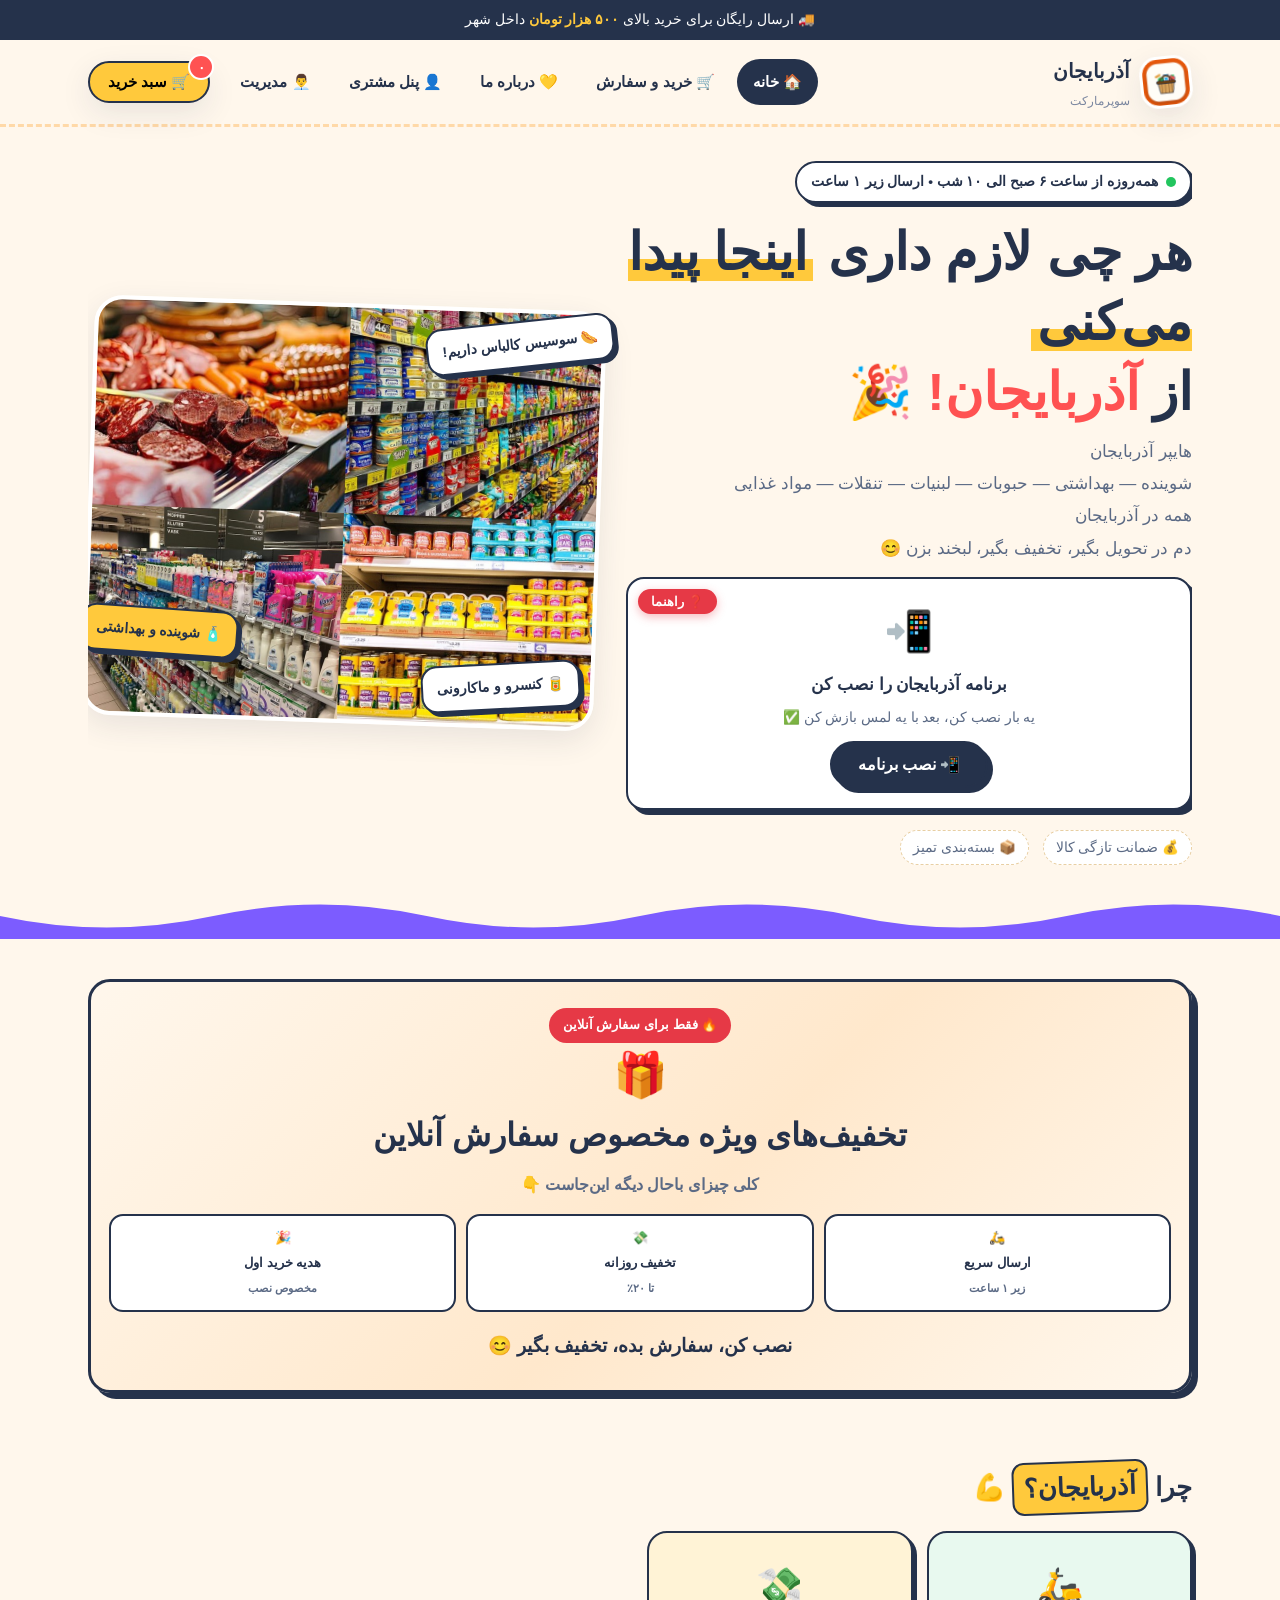
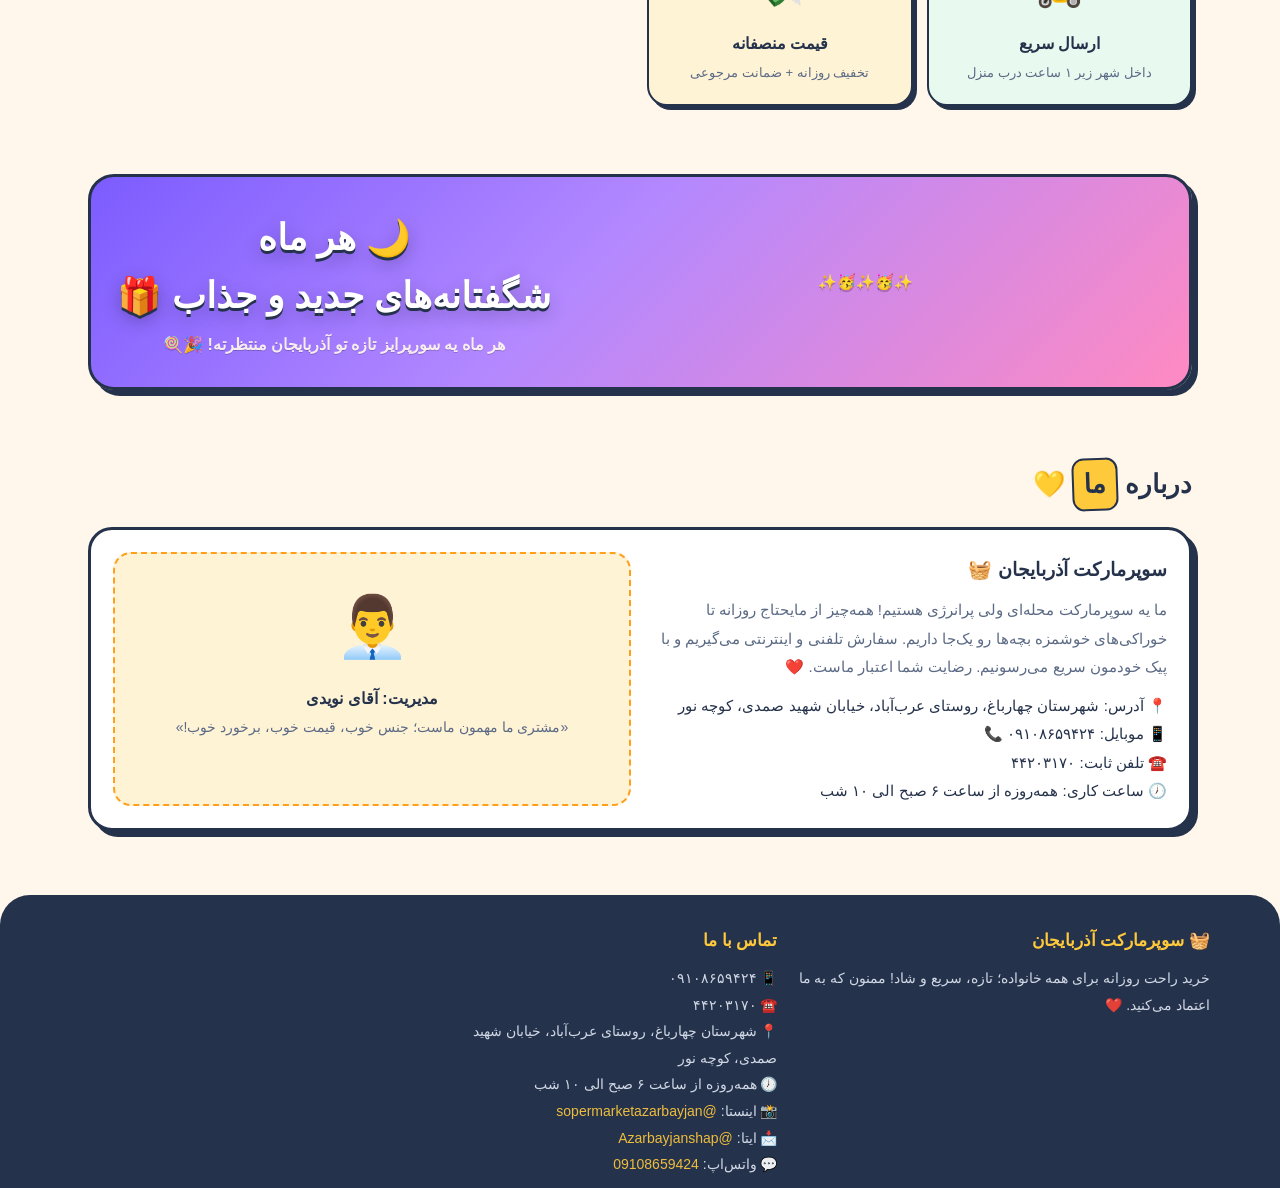
==== index.html @ ef6a5aa3 "Add files via upload" ====
<!DOCTYPE html>
<html lang="fa" dir="rtl">
<head>
<meta charset="UTF-8">
<meta name="viewport" content="width=device-width, initial-scale=1.0">
<title>سوپرمارکت آذربایجان 🛒</title>
<link rel="stylesheet" href="style.css">
<link rel="manifest" href="manifest.webmanifest">
<meta name="theme-color" content="#E8590C">
<meta name="mobile-web-app-capable" content="yes">
<meta name="apple-mobile-web-app-capable" content="yes">
<meta name="apple-mobile-web-app-status-bar-style" content="default">
<meta name="apple-mobile-web-app-title" content="آذربایجان">
<link rel="apple-touch-icon" href="icon-192.png">
<link rel="icon" type="image/png" sizes="192x192" href="icon-192.png">

</head>
<body>
<div class="topbar">🚚 ارسال رایگان برای خرید بالای <b>۵۰۰ هزار تومان</b> داخل شهر</div>
<header>
<nav class="nav">
<div class="logo"><div class="logo-mark"><img src="icon-192.png" alt="سبد آذربایجان"></div><div>آذربایجان<small>سوپرمارکت</small></div></div>
<div class="nav-links" id="navLinks">
<a href="index.html" class="active">🏠 خانه</a>
<a href="shop.html">🛒 خرید و سفارش</a>

<a href="#about">💛 درباره ما</a>
<a href="customer.html">👤 پنل مشتری</a>
<a href="admin.html">👨‍💼 مدیریت</a>
</div>
<button class="cart-btn" onclick="openCart()"> 🛒 سبد خرید <span class="count cart-count">۰</span></button>
<button class="hamb" onclick="document.getElementById('navLinks').classList.toggle('open')">☰</button>
</nav>
</header>

<div class="wrap">
<div class="hero"><div class="hero-inner">
<div>
<span class="badge"><span class="dot"></span> همه‌روزه از ساعت ۶ صبح الی ۱۰ شب • ارسال زیر ۱ ساعت</span>
<h1>هر چی لازم داری <span class="hl1">اینجا پیدا می‌کنی</span><br>از <span class="hl2">آذربایجان!</span> 🎉</h1>
<p class="sub">هایپر آذربایجان<br>شوینده — بهداشتی — حبوبات — لبنیات — تنقلات — مواد غذایی<br>همه در آذربایجان<br>دم در تحویل بگیر، تخفیف بگیر، لبخند بزن 😊</p>

<div id="installCard" style="background:#fff;border:2.5px solid #25324B;border-radius:18px;padding:14px 14px 20px;margin-top:12px;margin-bottom:20px;box-shadow:5px 5px 0 #25324B;text-align:center;position:relative;z-index:5">
<button onclick="toggleGuide(true)" style="position:absolute;top:10px;left:10px;background:#E63946;color:#fff;border:none;border-radius:999px;font-size:12.5px;padding:5px 13px;font-weight:800;cursor:pointer;box-shadow:0 3px 10px rgba(230,57,70,.35)">❓ راهنما</button>
<div style="font-size:40px">📲</div>
<div style="font-weight:800;font-size:17px">برنامه آذربایجان را نصب کن</div>
<div style="font-size:13.5px;color:#5b6a85;margin-top:4px">یه بار نصب کن، بعد با یه لمس بازش کن ✅</div>
<button class="btn btn-dark pwa-install-btn" style="margin-top:10px;font-size:16px">📲 نصب برنامه</button>
</div>

<div id="guideOverlay" onclick="if(event.target===this)toggleGuide(false)" style="display:none;position:fixed;inset:0;background:rgba(0,0,0,.55);z-index:9999;padding:18px;overflow:auto">
<div style="background:#fff;border-radius:20px;max-width:480px;margin:20px auto;padding:20px 18px;line-height:2.1;position:relative;border:3px solid #25324B">
<button onclick="toggleGuide(false)" style="position:absolute;top:10px;left:10px;background:#eee;border:none;border-radius:999px;width:32px;height:32px;font-size:16px;cursor:pointer">✕</button>
<div style="text-align:center;font-size:42px">📲</div>
<div style="text-align:center;font-weight:900;font-size:18px">راهنمای کامل نصب برنامه آذربایجان</div>
<div style="text-align:center;font-size:13px;color:#5b6a85">فقط یه بار انجام بده، همیشه دم دستته 🧺</div>
<div style="background:#FFF7EC;border-radius:14px;padding:12px;margin-top:12px;font-size:14px">
<b>📱 اگه گوشیت اندرویده (کروم):</b><br>
۱. دکمه <b>«📲 نصب برنامه»</b> رو بزن<br>
۲. تو پنجره‌ای که باز می‌شه <b>«نصب» یا Install</b> رو بزن<br>
۳. اگه دکمه کار نکرد: سه‌نقطه <b>⋮</b> بالای کروم رو بزن ← <b>«افزودن به صفحه اصلی»</b> ← <b>افزودن</b><br>
۴. حالا سبد نارنجی آذربایجان میاد رو صفحه گوشیت 🎉
</div>
<div style="background:#EEF6FF;border-radius:14px;padding:12px;margin-top:10px;font-size:14px">
<b>🍎 اگه گوشیت آیفونه (سافاری):</b><br>
۱. حتما با <b>سافاری</b> باز کن<br>
۲. دکمه <b>اشتراک‌گذاری</b> (مربع با فلش رو به بالا ⬆️) پایین صفحه رو بزن<br>
۳. گزینه <b>Add to Home Screen</b> رو انتخاب کن<br>
۴. بالا سمت راست <b>Add</b> رو بزن
</div>
<div style="background:#F1F1F1;border-radius:14px;padding:10px 12px;margin-top:10px;font-size:13px;color:#444">
💡 اگه نصب نشد: کرومت رو به‌روز کن، یه بار صفحه رو رفرش کن و دوباره امتحان کن. بعد از نصب، برنامه بدون آدرس زدن باز می‌شه.
</div>
<button class="btn btn-dark pwa-install-btn" style="width:100%;justify-content:center;margin-top:12px;font-size:16px">📲 نصب برنامه</button>
<button onclick="toggleGuide(false)" style="width:100%;margin-top:8px;background:#E63946;color:#fff;border:none;border-radius:14px;padding:12px;font-weight:800;font-size:15px;cursor:pointer">فهمیدم، ببند ❤️</button>
</div>
</div>
<script>
function toggleGuide(open){ var o=document.getElementById("guideOverlay"); if(!o) return; o.style.display=open?"block":"none"; if(open){ try{o.scrollTop=0;}catch(e){} document.body.style.overflow="hidden"; } else { document.body.style.overflow=""; } }
</script>


<div class="trust"><span>💰 ضمانت تازگی کالا</span><span>📦 بسته‌بندی تمیز</span></div>
</div>
<div class="hero-pic">
<img src="hero.jpg" alt="سوسیس کالباس، کنسرو، ماکارونی و شوینده - هایپر آذربایجان">
<div class="float f1">🌭 سوسیس کالباس داریم!</div>
<div class="float f2">🧴 شوینده و بهداشتی</div>
<div class="float f3">🥫 کنسرو و ماکارونی</div>
</div>
</div></div>
</div>

<svg class="wave" viewBox="0 0 1440 60" preserveAspectRatio="none"><path d="M0,30 Q120,60 240,30 T480,30 T720,30 T960,30 T1200,30 T1440,30 L1440,60 L0,60 Z" fill="#7C5CFF"/></svg>

<div class="wrap">

<section style="margin-top:6px">
<div style="background:linear-gradient(135deg,#FFF7EC 0%,#FFE8CC 55%,#FFF7EC 100%);border:3px solid #25324B;border-radius:22px;padding:26px 18px;text-align:center;box-shadow:6px 6px 0 #25324B;position:relative;overflow:hidden">
<div style="display:inline-block;background:#E63946;color:#fff;font-weight:800;font-size:13px;padding:5px 14px;border-radius:999px;margin-bottom:10px">🔥 فقط برای سفارش آنلاین</div>
<div style="font-size:44px;line-height:1">🎁</div>
<h2 style="font-size:clamp(22px,5vw,32px);font-weight:900;color:#25324B;margin:8px 0 4px">تخفیف‌های ویژه مخصوص سفارش آنلاین</h2>
<p style="font-size:16px;font-weight:700;color:#5b6a85;margin:0 0 14px">کلی چیزای باحال دیگه این‌جاست 👇</p>
<div style="display:grid;grid-template-columns:repeat(3,1fr);gap:10px;margin:0 0 16px">
<div style="background:#fff;border:2px solid #25324B;border-radius:14px;padding:10px 6px;font-size:13px;font-weight:700">🛵<br>ارسال سریع<br><small style="color:#5b6a85">زیر ۱ ساعت</small></div>
<div style="background:#fff;border:2px solid #25324B;border-radius:14px;padding:10px 6px;font-size:13px;font-weight:700">💸<br>تخفیف روزانه<br><small style="color:#5b6a85">تا ۲۰٪</small></div>
<div style="background:#fff;border:2px solid #25324B;border-radius:14px;padding:10px 6px;font-size:13px;font-weight:700">🎉<br>هدیه خرید اول<br><small style="color:#5b6a85">مخصوص نصب</small></div>
</div>
<div style="font-size:19px;font-weight:800;color:#25324B;margin-top:6px">نصب کن، سفارش بده، تخفیف بگیر 😊</div>
</div>
</section>


<section>
<div class="sec-head"><div><h2>چرا <i>آذربایجان؟</i> 💪</h2></div></div>
<div class="feats">

<div class="feat"><span>🛵</span><h3>ارسال سریع</h3><p>داخل شهر زیر ۱ ساعت درب منزل</p></div>
<div class="feat"><span>💸</span><h3>قیمت منصفانه</h3><p>تخفیف روزانه + ضمانت مرجوعی</p></div>

</div>
</section>

<section>
<div class="banner" style="background:linear-gradient(135deg,#7C5CFF 0%,#B388FF 45%,#FF8AC2 100%);border:3px solid #25324B;text-align:center;position:relative;overflow:hidden">
<div style="font-size:15px;font-weight:800;color:#FFE66D;text-shadow:0 2px 0 rgba(0,0,0,.2)">✨🥳✨🥳✨</div>
<div><h2 style="font-size:clamp(24px,6vw,36px);font-weight:900;color:#fff;text-shadow:0 3px 0 #25324B,0 6px 18px rgba(0,0,0,.25);line-height:1.6;margin:6px 0">🌙 هر ماه<br>شگفتانه‌های جدید و جذاب 🎁</h2><p style="font-size:16px;font-weight:700;color:#FFF7EC;text-shadow:0 1px 0 rgba(0,0,0,.2)">هر ماه یه سورپرایز تازه تو آذربایجان منتظرته! 🎉🍭</p></div>
</div>
</section>

<section id="about">
<div class="sec-head"><div><h2>درباره <i>ما</i> 💛</h2></div></div>
<div class="form-card about-card" id="aboutCard">
<div><h3 style="font-size:19px">سوپرمارکت آذربایجان 🧺</h3><p style="color:#5b6a85;font-size:15px;margin-top:8px">ما یه سوپرمارکت محله‌ای ولی پرانرژی هستیم! همه‌چیز از مایحتاج روزانه تا خوراکی‌های خوشمزه بچه‌ها رو یک‌جا داریم. سفارش تلفنی و اینترنتی می‌گیریم و با پیک خودمون سریع می‌رسونیم. رضایت شما اعتبار ماست. ❤️</p><p style="margin-top:10px;font-size:15px">📍 آدرس: <span class="store-addr">شهرستان چهارباغ، روستای عرب‌آباد، خیابان شهید صمدی، کوچه نور</span><br>📱 موبایل: <a class="store-phone-link" href="tel:09108659424"><span class="store-phone">۰۹۱۰۸۶۵۹۴۲۴</span></a> 📞<br>☎️ تلفن ثابت: <a href="tel:44203170" dir="ltr">۴۴۲۰۳۱۷۰</a><br>🕖 ساعت کاری: همه‌روزه از ساعت ۶ صبح الی ۱۰ شب</p></div>
<div style="background:#FFF3D6;border:2px dashed var(--orange);border-radius:18px;padding:16px;text-align:center"><div style="font-size:60px">👨‍💼</div><b>مدیریت: آقای نویدی</b><p style="font-size:14px;color:#5b6a85">«مشتری ما مهمون ماست؛ جنس خوب، قیمت خوب، برخورد خوب!»</p></div>
</div>
</section>
</div>

<footer><div class="wrap foot">
<div><h4>🧺 سوپرمارکت آذربایجان</h4><p>خرید راحت روزانه برای همه خانواده؛ تازه، سریع و شاد! ممنون که به ما اعتماد می‌کنید. ❤️</p></div>

<div><h4>تماس با ما</h4><p>📱 <a class="store-phone-link" href="tel:09108659424"><span class="store-phone">۰۹۱۰۸۶۵۹۴۲۴</span></a><br>☎️ <a href="tel:44203170" dir="ltr">۴۴۲۰۳۱۷۰</a><br>📍 <span class="store-addr">شهرستان چهارباغ، روستای عرب‌آباد، خیابان شهید صمدی، کوچه نور</span><br>🕖 همه‌روزه از ساعت ۶ صبح الی ۱۰ شب<br>📸 اینستا: <a href="https://instagram.com/sopermarketazarbayjan" target="_blank" dir="ltr" style="color:#FFC93C">sopermarketazarbayjan@</a><br>📩 ایتا: <a href="https://eitaa.com/Azarbayjanshap" target="_blank" dir="ltr" style="color:#FFC93C">Azarbayjanshap@</a><br>💬 واتس‌اپ: <a href="https://wa.me/989108659424" target="_blank" dir="ltr" style="color:#FFC93C">09108659424</a></p></div>
</div></footer>

<div class="overlay" id="overlay" onclick="closeCart()"></div>
<aside class="drawer" id="drawer">
<div class="drawer-head"><h3>🧺 سبد خریدت</h3><button class="add" onclick="closeCart()">بستن ✕</button></div>
<div class="drawer-items" id="cartItems"></div>
<div class="drawer-foot"><div class="total-row"><span>جمع کل:</span><span id="cartTotal">۰ تومان</span></div><button class="btn btn-primary" id="checkoutBtn" style="width:100%;justify-content:center" onclick="goCheckout()">تکمیل خرید و ثبت سفارش ←</button></div>
</aside>
<div id="toast"></div>

<script src="app.js"></script>

<script>
(function(){
  if ("serviceWorker" in navigator) {
    window.addEventListener("load", function(){ try{ navigator.serviceWorker.register("sw.js").catch(function(){}); }catch(e){} });
  }
  var deferred = null;
  var btns = [];
  window.addEventListener("beforeinstallprompt", function(e){
    e.preventDefault(); deferred = e;
    document.querySelectorAll(".pwa-install-btn").forEach(function(b){ b.style.display=""; });
    var tip = document.getElementById("pwaTip"); if (tip) tip.textContent = "آماده نصب است! دکمه زیر را بزن 👇";
  });
  window.addEventListener("appinstalled", function(){ try{ toast("نصب شد! از این به بعد از روی صفحه گوشی بازش کن 🎉"); }catch(e){} });
  window.__pwaInstall = function(){
    if (deferred) { try{ deferred.prompt(); deferred.userChoice.then(function(){ deferred=null; }).catch(function(){}); }catch(e){} return; }
    try{ toggleGuide(true); }catch(e){ try{ toast("از منوی مرورگر: افزودن به صفحه اصلی 📲"); }catch(e2){} }
  };
  document.addEventListener("click", function(e){
    var b = e.target.closest && e.target.closest(".pwa-install-btn");
    if (b) window.__pwaInstall();
  });
})();
</script>

</body>
</html>
---- style.css ----
@font-face{font-family:"Vazirmatn";src:url("fonts/Vazirmatn-Regular.ttf");font-weight:400}
@font-face{font-family:"Vazirmatn";src:url("fonts/Vazirmatn-Bold.ttf");font-weight:700}
*{box-sizing:border-box;margin:0;padding:0}
:root{
--tomato:#FF5252;--orange:#FF9F1C;--sunny:#FFC93C;--leaf:#22C55E;--leaf-d:#16a34a;
--sky:#0EA5E9;--grape:#7C5CFF;--pink:#FF6FA5;
--bg:#FFF7EC;--card:#ffffff;--ink:#25324B;--muted:#7b87a0;--line:#f1e4cf;
--r:20px;--sh:0 10px 30px rgba(37,50,75,.10);
}
html{scroll-behavior:smooth}
body{font-family:"Vazirmatn",Tahoma,sans-serif;background:var(--bg);color:var(--ink);line-height:1.9;overflow-x:hidden}
a{color:inherit;text-decoration:none}
img{max-width:100%;display:block}
button,input,select,textarea{font-family:inherit}
.wrap{max-width:1140px;margin:0 auto;padding:0 18px}
/* top bar */
.topbar{background:var(--ink);color:#fff;font-size:13.5px;padding:7px 0;text-align:center}
.topbar b{color:var(--sunny)}
/* header */
header{position:sticky;top:0;z-index:50;background:rgba(255,247,236,.92);backdrop-filter:blur(10px);border-bottom:3px dashed #ffd9a8}
.nav{display:flex;align-items:center;gap:14px;padding:12px 18px;max-width:1140px;margin:0 auto}
.logo{display:flex;align-items:center;gap:10px;font-weight:700;font-size:20px}
.logo-mark{width:52px;height:52px;border-radius:18px;background:#fff;display:grid;place-items:center;font-size:30px;box-shadow:var(--sh);transform:rotate(-6deg);border:3px solid #fff;overflow:hidden;padding:0}
.logo-mark img{width:100%;height:100%;object-fit:cover;display:block}
.logo small{display:block;font-size:12px;color:var(--muted);font-weight:400}
.nav-links{display:flex;gap:6px;margin-inline-start:auto}
.nav-links a{padding:9px 16px;border-radius:999px;font-size:15px;font-weight:700}
.nav-links a:hover{background:#fff}
.nav-links a.active{background:var(--ink);color:#fff}
.cart-btn{position:relative;border:none;cursor:pointer;background:var(--sunny);border-radius:999px;padding:10px 18px;font-weight:700;font-size:15px;display:flex;align-items:center;gap:8px;box-shadow:var(--sh);border:2px solid var(--ink)}
.cart-btn .count{position:absolute;top:-9px;inset-inline-start:-6px;background:var(--tomato);color:#fff;min-width:26px;height:26px;border-radius:999px;display:grid;place-items:center;font-size:13px;border:2px solid #fff}
.hamb{display:none;border:2px solid var(--ink);background:#fff;border-radius:12px;padding:8px 12px;font-size:18px}
/* hero */
.hero{position:relative;overflow:hidden}
.hero-inner{display:grid;grid-template-columns:1.05fr .95fr;gap:26px;align-items:center;padding:34px 0 10px}
.badge{display:inline-flex;align-items:center;gap:8px;background:#fff;border:2px solid var(--ink);border-radius:999px;padding:6px 14px;font-size:13.5px;font-weight:700;box-shadow:4px 4px 0 var(--ink)}
.badge .dot{width:10px;height:10px;border-radius:50%;background:var(--leaf);animation:blink 1.2s infinite}
@keyframes blink{50%{opacity:.3}}
h1{font-size:clamp(30px,5vw,52px);line-height:1.35;margin:14px 0 8px}
h1 .hl1{background:linear-gradient(180deg,transparent 62%,var(--sunny) 62%);padding:0 6px}
h1 .hl2{color:var(--tomato)}
.hero p.sub{color:#5b6a85;font-size:17px;max-width:52ch}
.hero-cta{display:flex;gap:12px;margin-top:18px;flex-wrap:wrap}
.btn{border:2px solid var(--ink);border-radius:999px;padding:12px 26px;font-weight:700;font-size:16px;cursor:pointer;display:inline-flex;align-items:center;gap:9px;box-shadow:5px 5px 0 var(--ink);transition:.15s}
.btn:active{transform:translate(3px,3px);box-shadow:1px 1px 0 var(--ink)}
.btn-primary{background:var(--tomato);color:#fff}
.btn-sunny{background:var(--sunny);color:var(--ink)}
.btn-green{background:var(--leaf);color:#fff}
.btn-dark{background:var(--ink);color:#fff}
.btn-white{background:#fff;color:var(--ink)}
.hero-search{margin-top:16px;background:#fff;border:2px solid var(--ink);border-radius:18px;padding:8px;display:flex;gap:8px;box-shadow:var(--sh)}
.hero-search input{flex:1;border:none;outline:none;padding:10px 14px;font-size:15px;background:transparent;min-width:0}
.hero-search button{border:none;background:var(--grape);color:#fff;border-radius:12px;padding:10px 22px;font-weight:700;cursor:pointer}
.trust{display:flex;gap:14px;margin-top:14px;flex-wrap:wrap;font-size:13.5px;color:#5b6a85}
.trust span{background:#fff;border-radius:999px;padding:4px 12px;border:1.5px dashed #e8cfa3}
.hero-pic{position:relative}
.hero-pic img{border-radius:28px;border:4px solid #fff;box-shadow:var(--sh);transform:rotate(2deg);width:100%;height:420px;object-fit:cover}
.float{position:absolute;background:#fff;border:2px solid var(--ink);border-radius:16px;padding:8px 14px;font-weight:700;font-size:14px;box-shadow:4px 4px 0 var(--ink)}
.f1{top:18px;inset-inline-start:-14px;transform:rotate(-6deg)}
.f2{bottom:70px;inset-inline-end:-8px;transform:rotate(4deg);background:var(--sunny)}
.f3{bottom:14px;inset-inline-start:20px;transform:rotate(-3deg)}
.blob{position:absolute;z-index:-1;filter:saturate(1.2)}
/* wave */
.wave{display:block;width:100%;height:46px;margin-top:18px}
/* sections */
section{padding:34px 0}
.sec-head{display:flex;align-items:end;justify-content:space-between;gap:14px;margin-bottom:16px;flex-wrap:wrap}
.sec-head h2{font-size:26px}
.sec-head h2 i{font-style:normal;background:var(--sunny);border-radius:12px;padding:0 10px;border:2px solid var(--ink);display:inline-block;transform:rotate(-2deg)}
.sec-head p{color:var(--muted);font-size:14.5px}
/* cats */
.cats{display:grid;grid-template-columns:repeat(6,1fr);gap:12px}
.cat{background:var(--card);border:2px solid var(--ink);border-radius:var(--r);padding:14px 8px;text-align:center;cursor:pointer;box-shadow:4px 4px 0 rgba(37,50,75,.9);transition:.15s;font-weight:700;font-size:14px}
.cat span{font-size:34px;display:block}
.cat:hover{transform:translateY(-4px)}
.cat.active{background:var(--ink);color:#fff}
.cat small{display:block;font-weight:400;color:var(--muted);font-size:12px}
.cat.active small{color:#ffd9a8}
/* filter bar */
.toolbar{display:flex;gap:10px;margin:16px 0;flex-wrap:wrap;align-items:center}
.toolbar input,.toolbar select{border:2px solid var(--ink);border-radius:12px;padding:10px 14px;font-size:14.5px;background:#fff;outline:none}
.toolbar input{flex:1;min-width:180px}
/* products */
.grid{display:grid;grid-template-columns:repeat(4,1fr);gap:16px}
.card{background:#fff;border:2.5px solid var(--ink);border-radius:22px;overflow:hidden;position:relative;box-shadow:5px 5px 0 rgba(37,50,75,.9);display:flex;flex-direction:column}
.card .emoji{font-size:56px;text-align:center;padding:18px 10px 6px;line-height:1}
.card .emoji-bg{margin:14px 14px 0;border-radius:16px;padding:10px 0}
.card h3{font-size:16px;padding:8px 14px 0}
.card .unit{font-size:12.5px;color:var(--muted);padding:0 14px}
.card .price-row{display:flex;align-items:center;justify-content:space-between;padding:8px 14px 12px;margin-top:auto}
.price{font-weight:700;font-size:17px}
.price del{display:block;font-size:12px;color:var(--muted);font-weight:400}
.off{position:absolute;top:12px;inset-inline-start:12px;background:var(--tomato);color:#fff;font-size:12.5px;font-weight:700;border-radius:999px;padding:3px 12px;border:2px solid #fff;transform:rotate(-6deg)}
.add{border:2px solid var(--ink);background:var(--sunny);border-radius:12px;padding:8px 14px;font-weight:700;cursor:pointer;font-size:14px}
.add:hover{background:var(--orange);color:#fff}
.qty{display:flex;align-items:center;gap:8px}
.qty button{width:32px;height:32px;border-radius:10px;border:2px solid var(--ink);background:#fff;font-weight:700;cursor:pointer;font-size:17px;line-height:1}
.qty b{min-width:24px;text-align:center}
/* features */
.feats{display:grid;grid-template-columns:repeat(4,1fr);gap:14px}
.feat{background:#fff;border:2px solid var(--ink);border-radius:20px;padding:18px 14px;text-align:center;box-shadow:4px 4px 0 var(--ink)}
.feat:nth-child(1){background:#E8F9EF}.feat:nth-child(2){background:#FFF3D6}.feat:nth-child(3){background:#E7F5FE}.feat:nth-child(4){background:#F1EAFE}
.feat span{font-size:38px}.feat h3{font-size:16px;margin:6px 0 2px}.feat p{font-size:13px;color:#5b6a85}
/* banner */
.banner{background:linear-gradient(135deg,var(--grape),#B388FF);border:3px solid var(--ink);border-radius:26px;padding:26px;display:grid;grid-template-columns:1fr auto;gap:16px;align-items:center;color:#fff;box-shadow:6px 6px 0 var(--ink);position:relative;overflow:hidden}
.banner h2{font-size:24px}.banner p{opacity:.92;font-size:15px}
/* footer */
footer{background:var(--ink);color:#dfe6f3;margin-top:30px;border-radius:30px 30px 0 0}
.foot{display:grid;grid-template-columns:1.2fr 1fr 1fr;gap:20px;padding:30px 0 10px}
.foot h4{color:var(--sunny);margin-bottom:8px;font-size:17px}
.foot p,.foot li{font-size:14px;list-style:none;opacity:.92}
.copy{border-top:1px solid rgba(255,255,255,.18);padding:12px 0;text-align:center;font-size:13px;opacity:.85}
/* drawer cart */
.overlay{position:fixed;inset:0;background:rgba(37,50,75,.5);opacity:0;pointer-events:none;transition:.2s;z-index:90}
.overlay.show{opacity:1;pointer-events:auto}
.drawer{position:fixed;top:0;bottom:0;inset-inline-end:0;width:min(400px,94vw);background:#fffdf7;border-inline-start:3px solid var(--ink);z-index:99;transform:translateX(-110%);transition:.25s;display:flex;flex-direction:column}
html[dir="rtl"] .drawer{transform:translateX(-110%)}
.drawer.open{transform:none!important}
.drawer-head{padding:16px 18px;border-bottom:2px dashed var(--line);display:flex;align-items:center;justify-content:space-between}
.drawer-head h3{font-size:19px}
.drawer-items{flex:1;overflow:auto;padding:12px 16px;display:flex;flex-direction:column;gap:10px}
.citem{display:flex;gap:10px;align-items:center;border:2px solid var(--line);border-radius:14px;padding:8px 10px;background:#fff}
.citem .e{font-size:32px;background:#FFF3D6;border-radius:10px;width:52px;height:52px;display:grid;place-items:center}
.citem .n{font-size:13.5px;font-weight:700;line-height:1.5}
.citem .p{font-size:13px;color:var(--muted)}
.citem .q{margin-inline-start:auto;display:flex;align-items:center;gap:6px}
.citem .q button{width:26px;height:26px;border-radius:8px;border:2px solid var(--ink);background:var(--sunny);font-weight:700;cursor:pointer}
.empty{text-align:center;color:var(--muted);padding:30px 10px}
.drawer-foot{border-top:2px dashed var(--line);padding:14px 18px}
.total-row{display:flex;justify-content:space-between;font-weight:700;margin-bottom:10px;font-size:17px}
/* forms */
.form-card{background:#fff;border:3px solid var(--ink);border-radius:24px;padding:22px;box-shadow:6px 6px 0 var(--ink)}
.form-grid{display:grid;grid-template-columns:1fr 1fr;gap:12px}
.field{display:flex;flex-direction:column;gap:6px}
.field.full{grid-column:1/-1}
.field label{font-size:14px;font-weight:700}
.field input,.field select,.field textarea{border:2px solid var(--ink);border-radius:12px;padding:11px 14px;font-size:15px;outline:none;background:#fffdf7}
.field input:focus,.field select:focus,.field textarea:focus{border-color:var(--grape);background:#fff}
/* toast */
#toast{position:fixed;bottom:22px;inset-inline:0;margin:0 auto;width:fit-content;max-width:92vw;background:var(--ink);color:#fff;padding:11px 22px;border-radius:999px;font-size:14.5px;z-index:200;opacity:0;transform:translateY(14px);transition:.25s;pointer-events:none;border:2px solid var(--sunny)}
#toast.show{opacity:1;transform:none}
/* modal */
.modal{position:fixed;inset:0;display:none;place-items:center;z-index:150;padding:18px;background:rgba(37,50,75,.55);overflow:auto}
.modal.show{display:grid}
.modal-box{background:#fff;border:3px solid var(--ink);border-radius:26px;max-width:480px;width:100%;padding:30px 24px;text-align:center;box-shadow:8px 8px 0 var(--ink);position:relative;z-index:151;max-height:88vh;overflow:auto}
.modal-box .big{font-size:70px}
.code{background:#FFF3D6;border:2px dashed var(--orange);border-radius:14px;padding:8px;font-weight:700;font-size:20px;margin:10px 0;letter-spacing:1px}
/* steps */
.steps{display:grid;grid-template-columns:repeat(3,1fr);gap:12px;margin:14px 0}
.step{background:#fff;border:2px solid var(--ink);border-radius:18px;padding:14px;text-align:center;font-size:14px}
.step b{display:grid;place-items:center;width:38px;height:38px;border-radius:50%;background:var(--ink);color:#fff;margin:0 auto 6px}
/* responsive */
@media(max-width:960px){
.grid{grid-template-columns:repeat(3,1fr)}.cats{grid-template-columns:repeat(3,1fr)}.feats{grid-template-columns:repeat(2,1fr)}
.hero-inner{grid-template-columns:1fr}.hero-pic img{height:280px}
.nav-links{display:none;position:absolute;top:100%;inset-inline:12px;background:#fff;border:2px solid var(--ink);border-radius:16px;flex-direction:column;padding:10px;box-shadow:var(--sh)}
.nav-links.open{display:flex}.hamb{display:block}
.foot{grid-template-columns:1fr}.banner{grid-template-columns:1fr}.steps{grid-template-columns:1fr}.form-grid{grid-template-columns:1fr}
}
@media(max-width:620px){.grid{grid-template-columns:repeat(2,1fr)}.card .emoji{font-size:44px}}
@media (prefers-reduced-motion:reduce){*{animation:none!important;transition:none!important}}
:focus-visible{outline:3px solid var(--sky);outline-offset:2px}

.about-card{display:grid;grid-template-columns:1fr 1fr;gap:18px}
@media(max-width:960px){.about-card{grid-template-columns:1fr}}
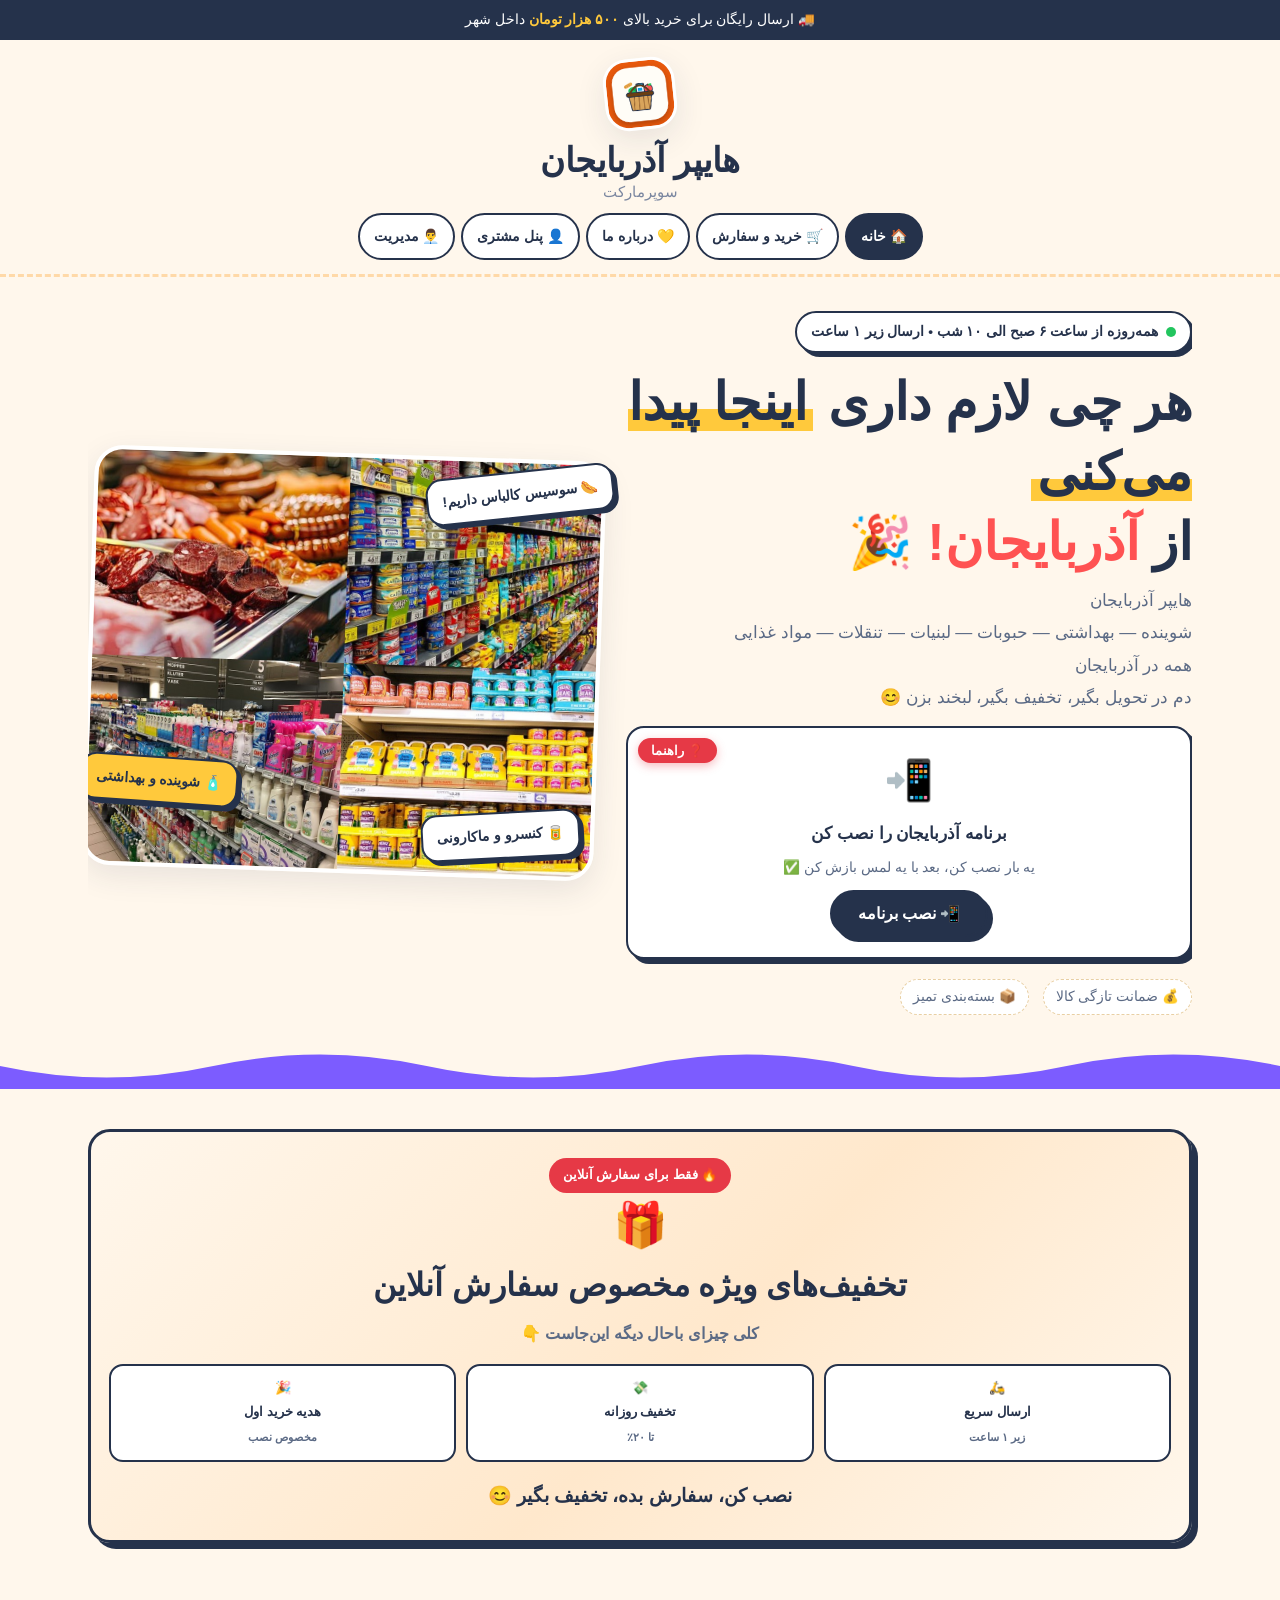
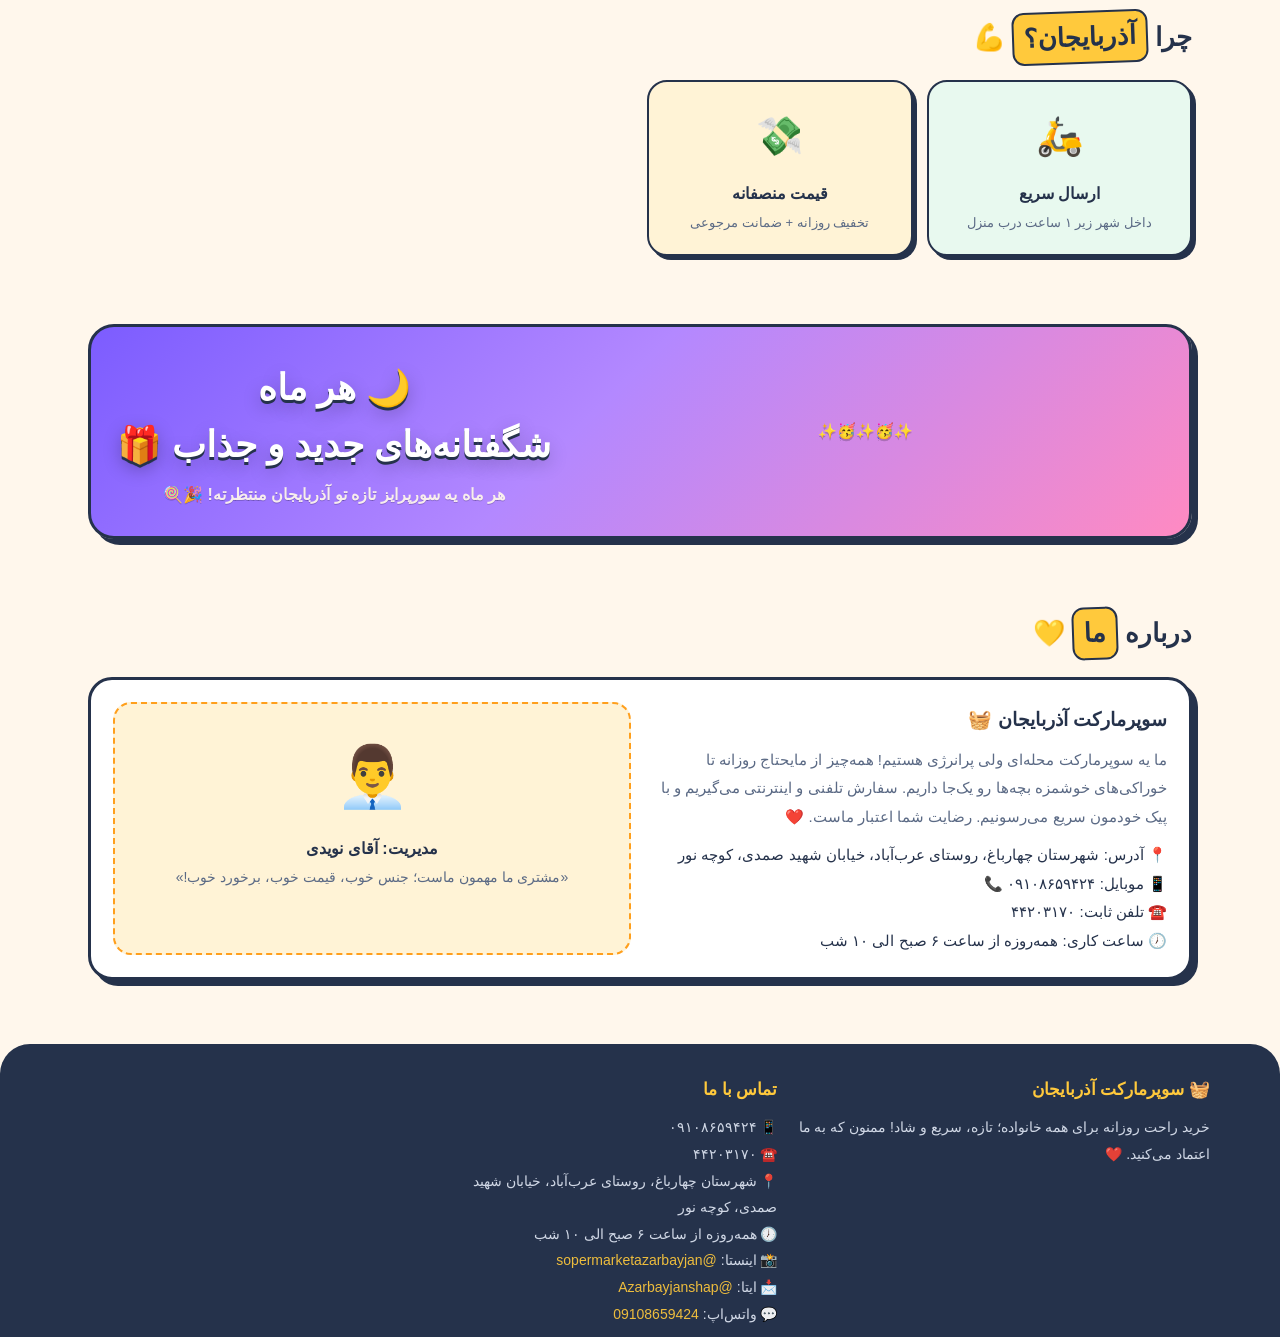
==== commit 5ea17afd: "Add files via upload" ====
--- a/index.html
+++ b/index.html
@@ -14,22 +14,29 @@
 <link rel="apple-touch-icon" href="icon-192.png">
 <link rel="icon" type="image/png" sizes="192x192" href="icon-192.png">
 
+<style>
+.nav-home-center{display:flex;flex-direction:column;align-items:center;gap:12px;padding:18px 18px 14px;text-align:center}
+.logo-big{font-size:34px;line-height:1.3;flex-direction:column;text-align:center;gap:8px}
+.logo-big .logo-mark{width:72px;height:72px;border-radius:24px;margin:0 auto}
+.logo-big small{font-size:15px;text-align:center}
+.nav-links-home{position:static !important;display:flex !important;flex-direction:row !important;flex-wrap:wrap;justify-content:center;background:transparent !important;border:none !important;box-shadow:none !important;padding:0 !important;margin:0 !important}
+.nav-links-home a{font-size:14px;padding:8px 14px;background:#fff;border:2px solid var(--ink);border-radius:999px}
+.nav-links-home a.active{background:var(--ink);color:#fff}
+@media(max-width:960px){.nav-links-home{position:static !important;display:flex !important;flex-direction:row !important;flex-wrap:wrap;justify-content:center}}
+</style>
 </head>
 <body>
 <div class="topbar">🚚 ارسال رایگان برای خرید بالای <b>۵۰۰ هزار تومان</b> داخل شهر</div>
 <header>
-<nav class="nav">
-<div class="logo"><div class="logo-mark"><img src="icon-192.png" alt="سبد آذربایجان"></div><div>آذربایجان<small>سوپرمارکت</small></div></div>
-<div class="nav-links" id="navLinks">
+<nav class="nav nav-home-center">
+<div class="logo logo-big"><div class="logo-mark"><img src="icon-192.png" alt="هایپر آذربایجان"></div><div>هایپر آذربایجان<small>سوپرمارکت</small></div></div>
+<div class="nav-links nav-links-home" id="navLinks">
 <a href="index.html" class="active">🏠 خانه</a>
 <a href="shop.html">🛒 خرید و سفارش</a>
-
 <a href="#about">💛 درباره ما</a>
 <a href="customer.html">👤 پنل مشتری</a>
 <a href="admin.html">👨‍💼 مدیریت</a>
 </div>
-<button class="cart-btn" onclick="openCart()"> 🛒 سبد خرید <span class="count cart-count">۰</span></button>
-<button class="hamb" onclick="document.getElementById('navLinks').classList.toggle('open')">☰</button>
 </nav>
 </header>
 
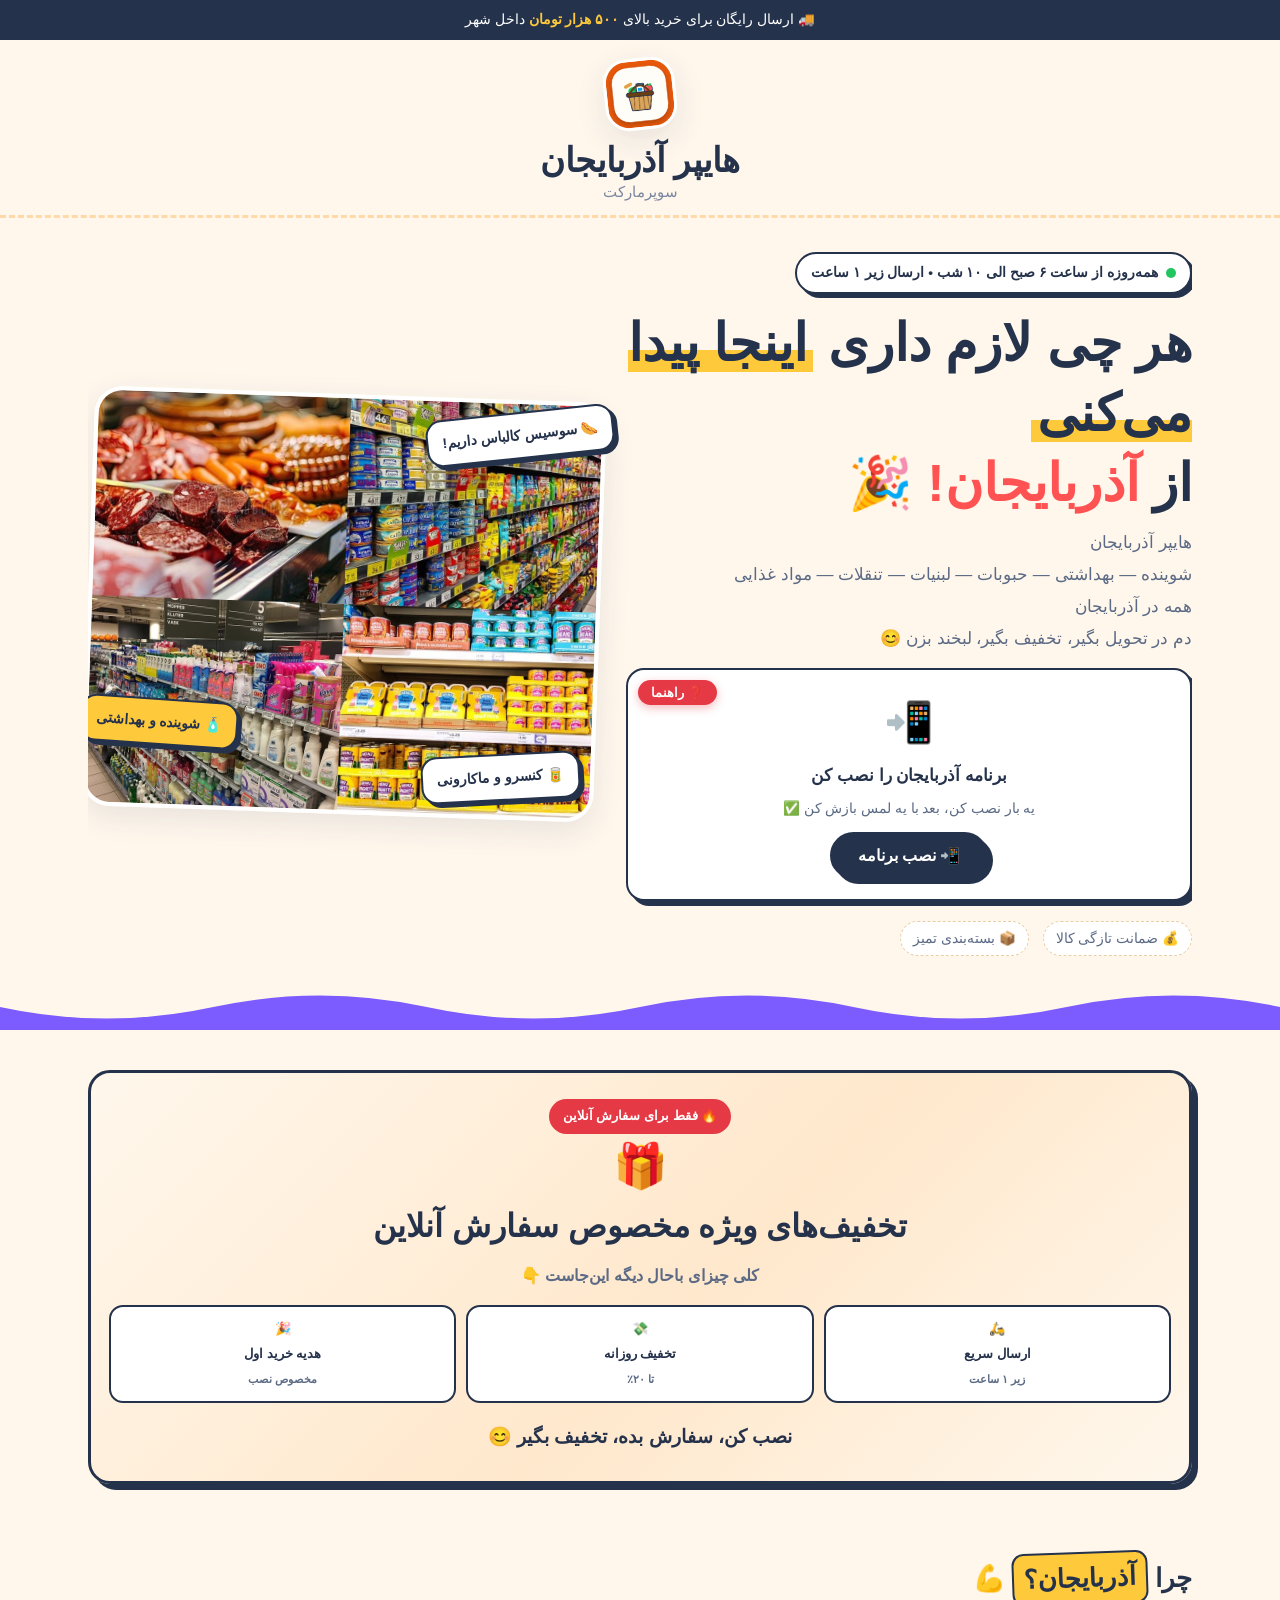
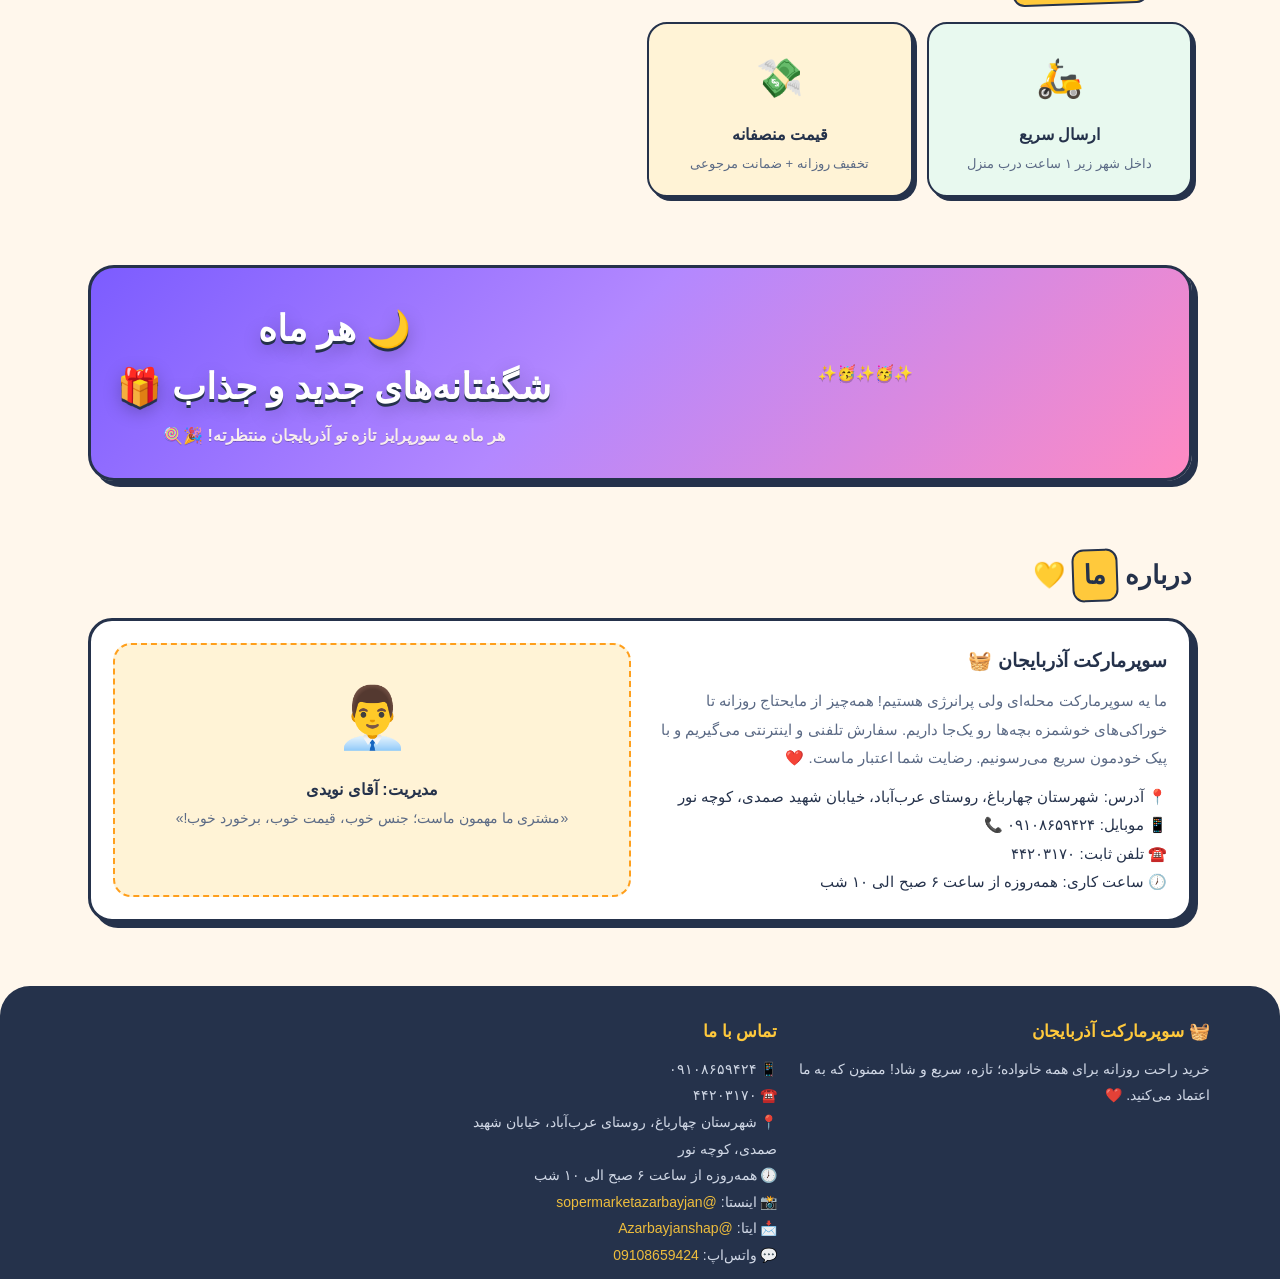
==== commit a4350308: "Add files via upload" ====
--- a/index.html
+++ b/index.html
@@ -30,13 +30,6 @@
 <header>
 <nav class="nav nav-home-center">
 <div class="logo logo-big"><div class="logo-mark"><img src="icon-192.png" alt="هایپر آذربایجان"></div><div>هایپر آذربایجان<small>سوپرمارکت</small></div></div>
-<div class="nav-links nav-links-home" id="navLinks">
-<a href="index.html" class="active">🏠 خانه</a>
-<a href="shop.html">🛒 خرید و سفارش</a>
-<a href="#about">💛 درباره ما</a>
-<a href="customer.html">👤 پنل مشتری</a>
-<a href="admin.html">👨‍💼 مدیریت</a>
-</div>
 </nav>
 </header>
 
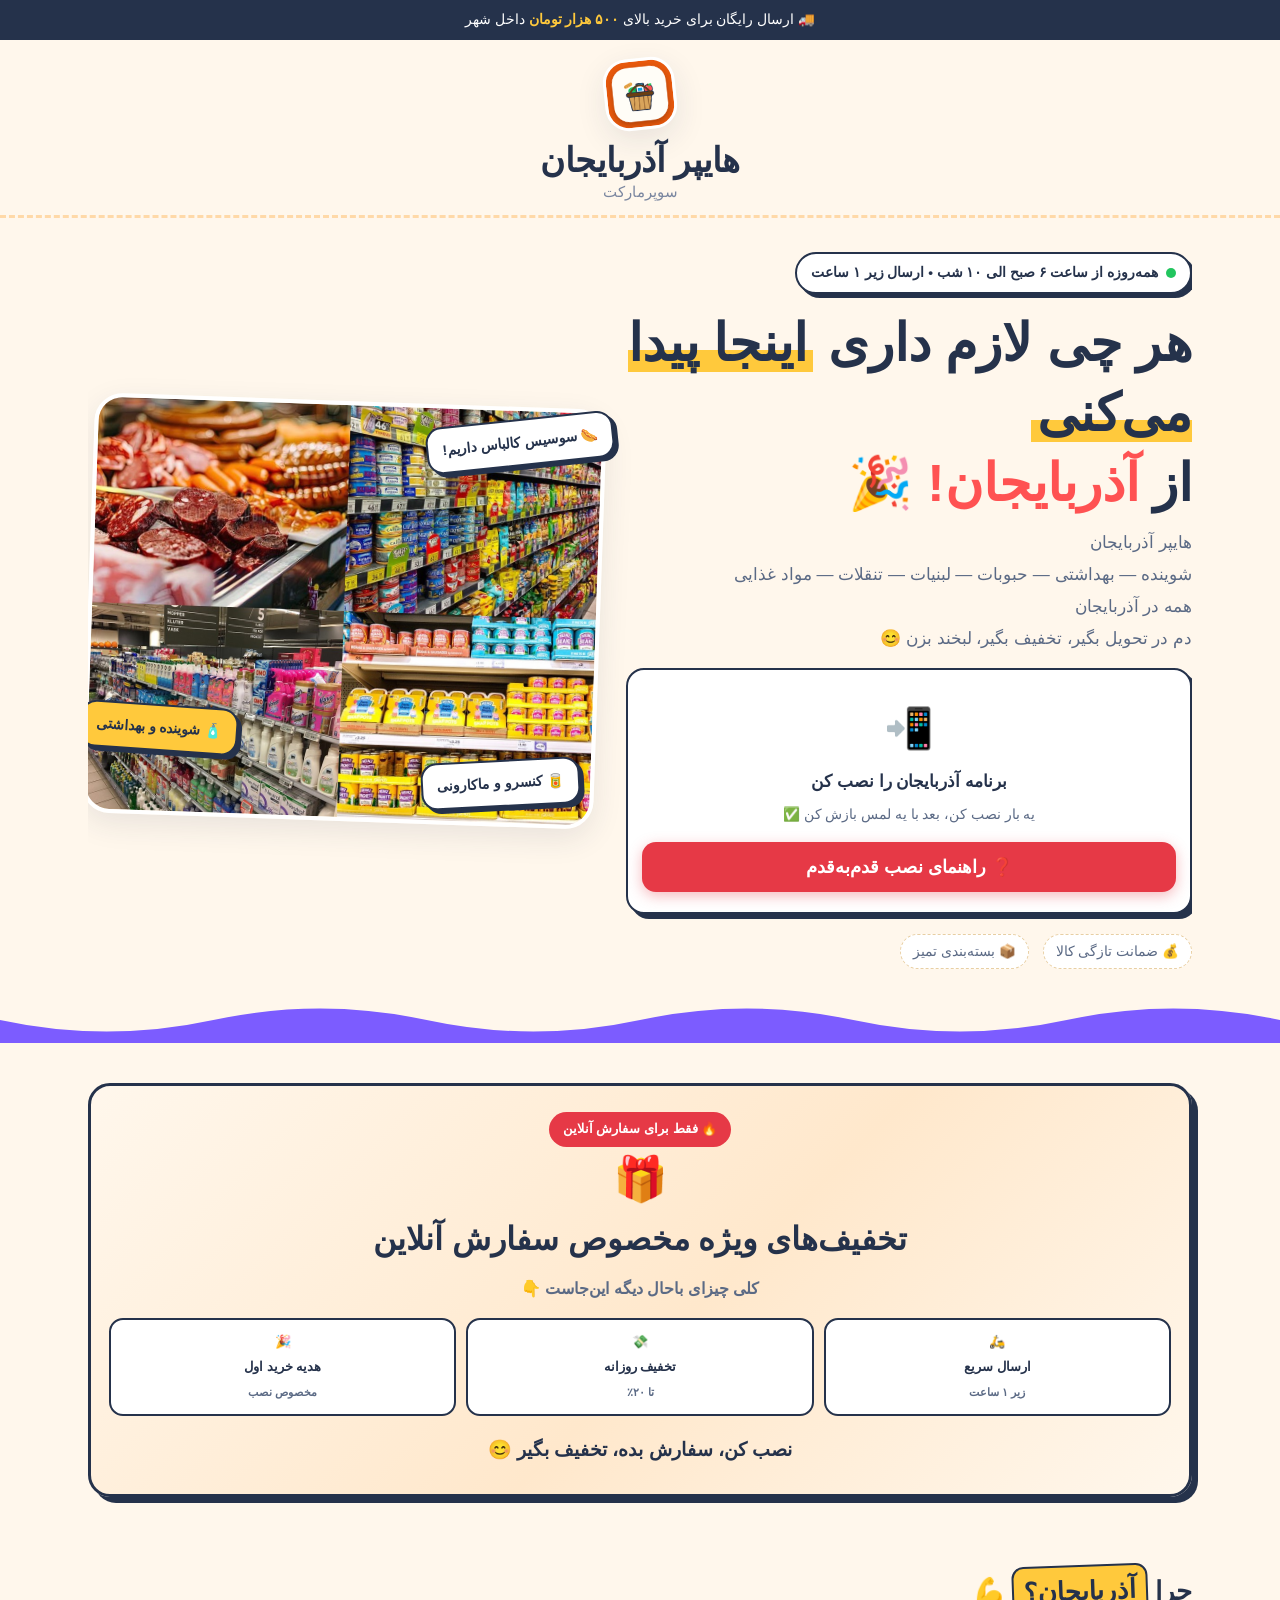
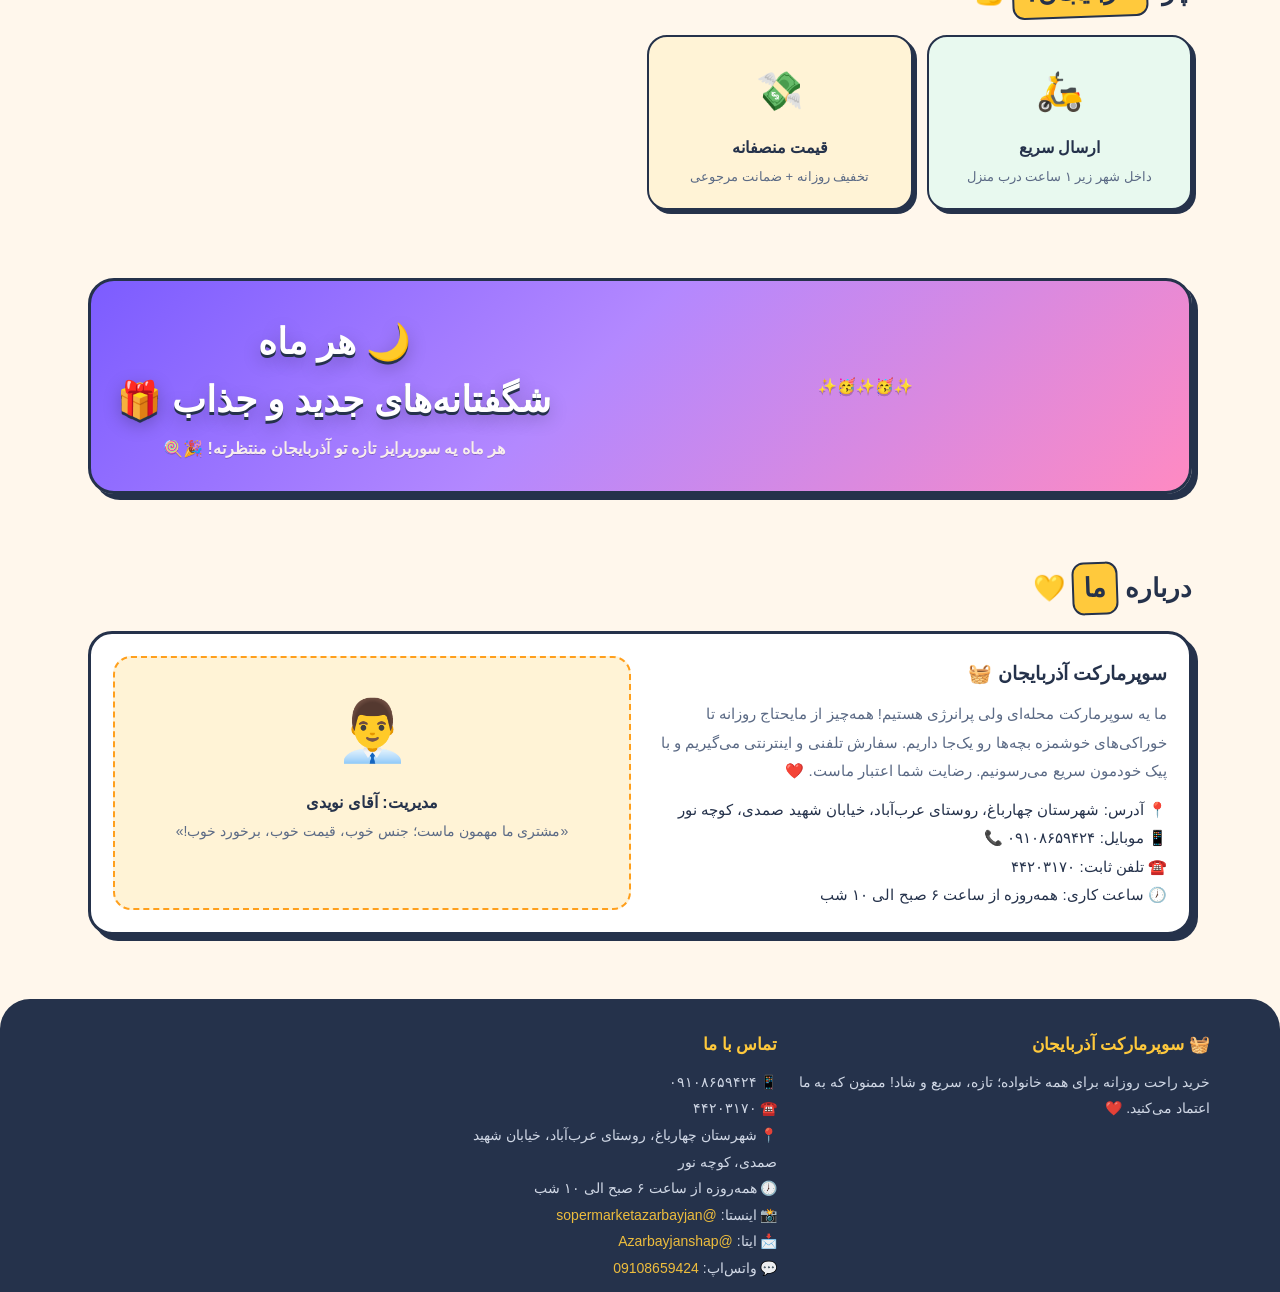
==== commit 800697cf: "Add files via upload" ====
--- a/index.html
+++ b/index.html
@@ -40,12 +40,11 @@
 <h1>هر چی لازم داری <span class="hl1">اینجا پیدا می‌کنی</span><br>از <span class="hl2">آذربایجان!</span> 🎉</h1>
 <p class="sub">هایپر آذربایجان<br>شوینده — بهداشتی — حبوبات — لبنیات — تنقلات — مواد غذایی<br>همه در آذربایجان<br>دم در تحویل بگیر، تخفیف بگیر، لبخند بزن 😊</p>
 
-<div id="installCard" style="background:#fff;border:2.5px solid #25324B;border-radius:18px;padding:14px 14px 20px;margin-top:12px;margin-bottom:20px;box-shadow:5px 5px 0 #25324B;text-align:center;position:relative;z-index:5">
-<button onclick="toggleGuide(true)" style="position:absolute;top:10px;left:10px;background:#E63946;color:#fff;border:none;border-radius:999px;font-size:12.5px;padding:5px 13px;font-weight:800;cursor:pointer;box-shadow:0 3px 10px rgba(230,57,70,.35)">❓ راهنما</button>
+<div id="installCard" style="background:#fff;border:2.5px solid #25324B;border-radius:18px;padding:20px 14px;margin-top:12px;margin-bottom:20px;box-shadow:5px 5px 0 #25324B;text-align:center;position:relative;z-index:5">
 <div style="font-size:40px">📲</div>
 <div style="font-weight:800;font-size:17px">برنامه آذربایجان را نصب کن</div>
 <div style="font-size:13.5px;color:#5b6a85;margin-top:4px">یه بار نصب کن، بعد با یه لمس بازش کن ✅</div>
-<button class="btn btn-dark pwa-install-btn" style="margin-top:10px;font-size:16px">📲 نصب برنامه</button>
+<button onclick="toggleGuide(true)" style="width:100%;margin-top:14px;background:#E63946;color:#fff;border:none;border-radius:14px;padding:14px;font-weight:900;font-size:18px;cursor:pointer;box-shadow:0 4px 14px rgba(230,57,70,.35)">❓ راهنمای نصب قدم‌به‌قدم</button>
 </div>
 
 <div id="guideOverlay" onclick="if(event.target===this)toggleGuide(false)" style="display:none;position:fixed;inset:0;background:rgba(0,0,0,.55);z-index:9999;padding:18px;overflow:auto">
@@ -55,10 +54,10 @@
 <div style="text-align:center;font-weight:900;font-size:18px">راهنمای کامل نصب برنامه آذربایجان</div>
 <div style="text-align:center;font-size:13px;color:#5b6a85">فقط یه بار انجام بده، همیشه دم دستته 🧺</div>
 <div style="background:#FFF7EC;border-radius:14px;padding:12px;margin-top:12px;font-size:14px">
-<b>📱 اگه گوشیت اندرویده (کروم):</b><br>
-۱. دکمه <b>«📲 نصب برنامه»</b> رو بزن<br>
-۲. تو پنجره‌ای که باز می‌شه <b>«نصب» یا Install</b> رو بزن<br>
-۳. اگه دکمه کار نکرد: سه‌نقطه <b>⋮</b> بالای کروم رو بزن ← <b>«افزودن به صفحه اصلی»</b> ← <b>افزودن</b><br>
+<b>📱 اگه گوشیت اندرویده (مرورگر):</b><br>
+۱. سه‌نقطه <b>⋮</b> بالای مرورگر رو بزن<br>
+۲. گزینه <b>«افزودن به صفحه اصلی» یا Add to Home screen</b> رو بزن<br>
+۳. تو پنجره‌ای که باز می‌شه <b>«افزودن» یا Install</b> رو بزن<br>
 ۴. حالا سبد نارنجی آذربایجان میاد رو صفحه گوشیت 🎉
 </div>
 <div style="background:#EEF6FF;border-radius:14px;padding:12px;margin-top:10px;font-size:14px">
@@ -69,9 +68,8 @@
 ۴. بالا سمت راست <b>Add</b> رو بزن
 </div>
 <div style="background:#F1F1F1;border-radius:14px;padding:10px 12px;margin-top:10px;font-size:13px;color:#444">
-💡 اگه نصب نشد: کرومت رو به‌روز کن، یه بار صفحه رو رفرش کن و دوباره امتحان کن. بعد از نصب، برنامه بدون آدرس زدن باز می‌شه.
+💡 اگه نصب نشد: مرورگرت رو به‌روز کن، یه بار صفحه رو رفرش کن و دوباره امتحان کن. بعد از نصب، برنامه بدون آدرس زدن باز می‌شه.
 </div>
-<button class="btn btn-dark pwa-install-btn" style="width:100%;justify-content:center;margin-top:12px;font-size:16px">📲 نصب برنامه</button>
 <button onclick="toggleGuide(false)" style="width:100%;margin-top:8px;background:#E63946;color:#fff;border:none;border-radius:14px;padding:12px;font-weight:800;font-size:15px;cursor:pointer">فهمیدم، ببند ❤️</button>
 </div>
 </div>
@@ -158,22 +156,6 @@
   if ("serviceWorker" in navigator) {
     window.addEventListener("load", function(){ try{ navigator.serviceWorker.register("sw.js").catch(function(){}); }catch(e){} });
   }
-  var deferred = null;
-  var btns = [];
-  window.addEventListener("beforeinstallprompt", function(e){
-    e.preventDefault(); deferred = e;
-    document.querySelectorAll(".pwa-install-btn").forEach(function(b){ b.style.display=""; });
-    var tip = document.getElementById("pwaTip"); if (tip) tip.textContent = "آماده نصب است! دکمه زیر را بزن 👇";
-  });
-  window.addEventListener("appinstalled", function(){ try{ toast("نصب شد! از این به بعد از روی صفحه گوشی بازش کن 🎉"); }catch(e){} });
-  window.__pwaInstall = function(){
-    if (deferred) { try{ deferred.prompt(); deferred.userChoice.then(function(){ deferred=null; }).catch(function(){}); }catch(e){} return; }
-    try{ toggleGuide(true); }catch(e){ try{ toast("از منوی مرورگر: افزودن به صفحه اصلی 📲"); }catch(e2){} }
-  };
-  document.addEventListener("click", function(e){
-    var b = e.target.closest && e.target.closest(".pwa-install-btn");
-    if (b) window.__pwaInstall();
-  });
 })();
 </script>
 
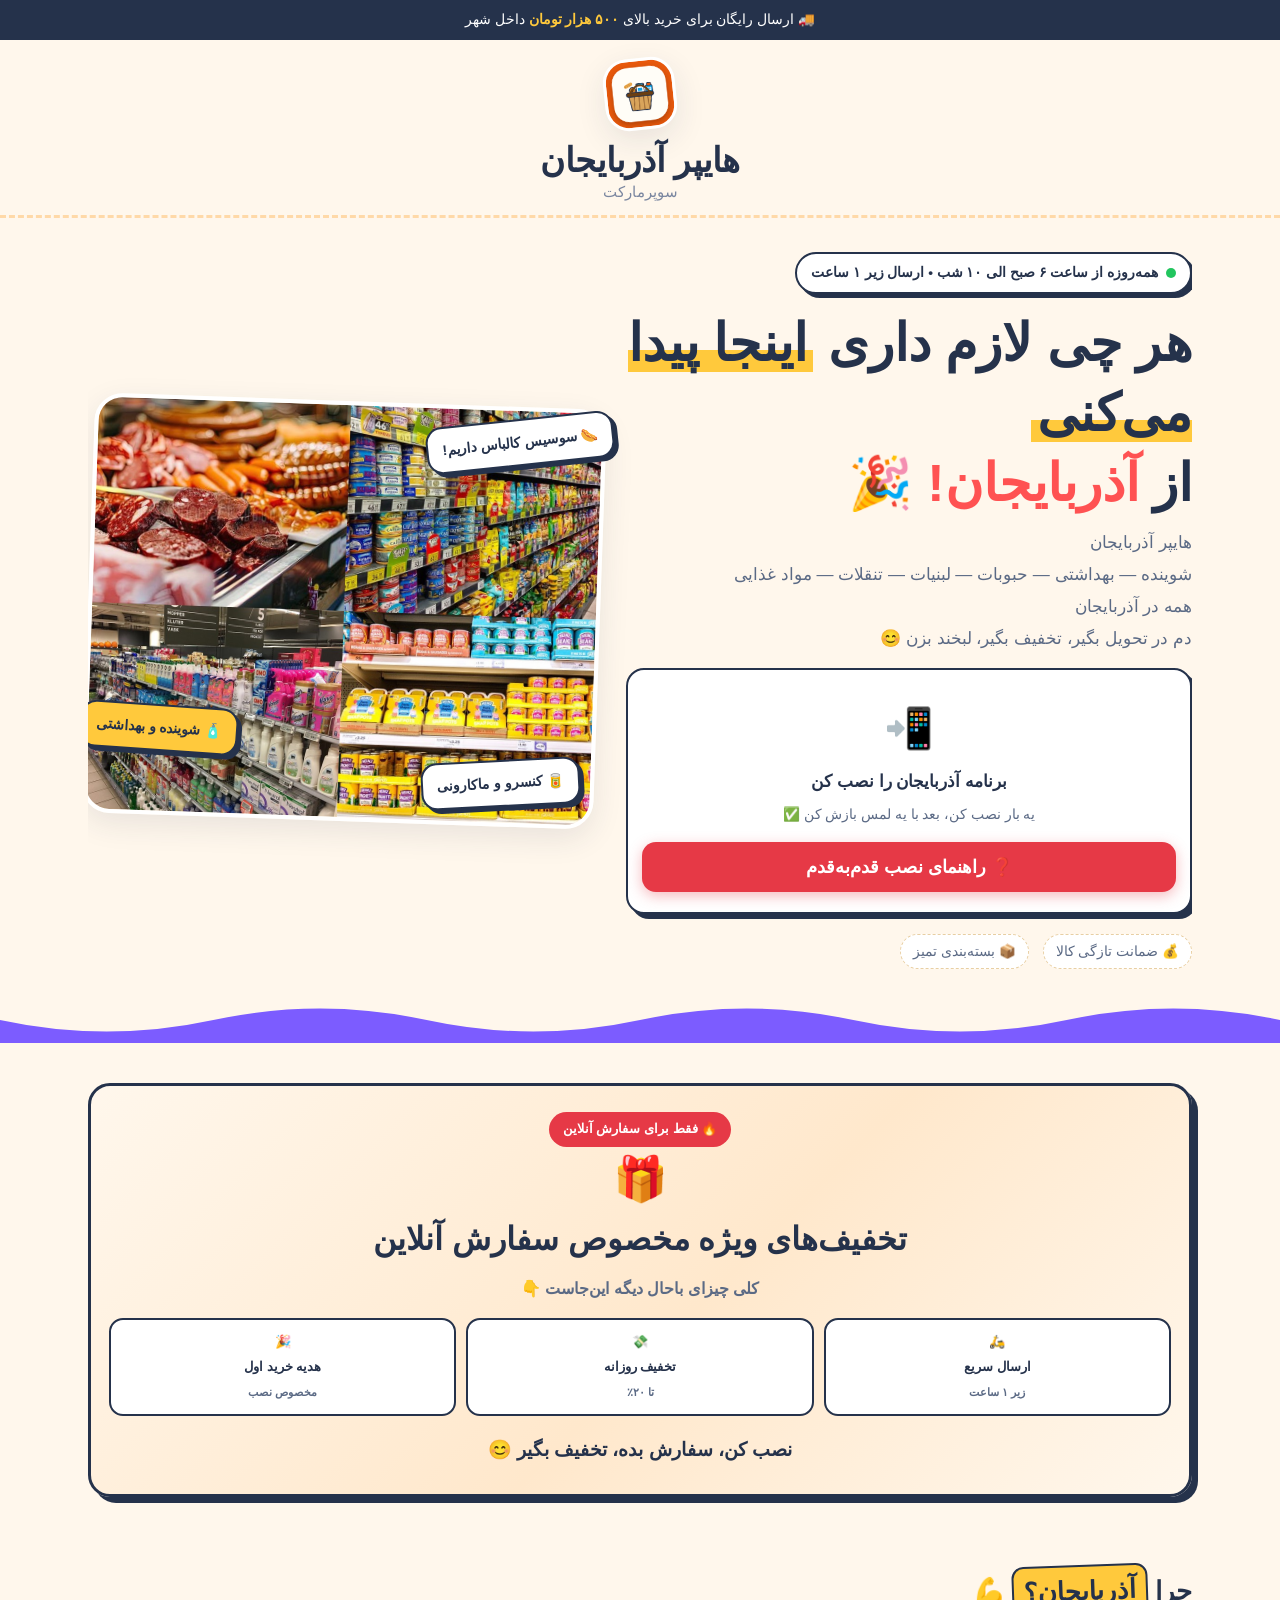
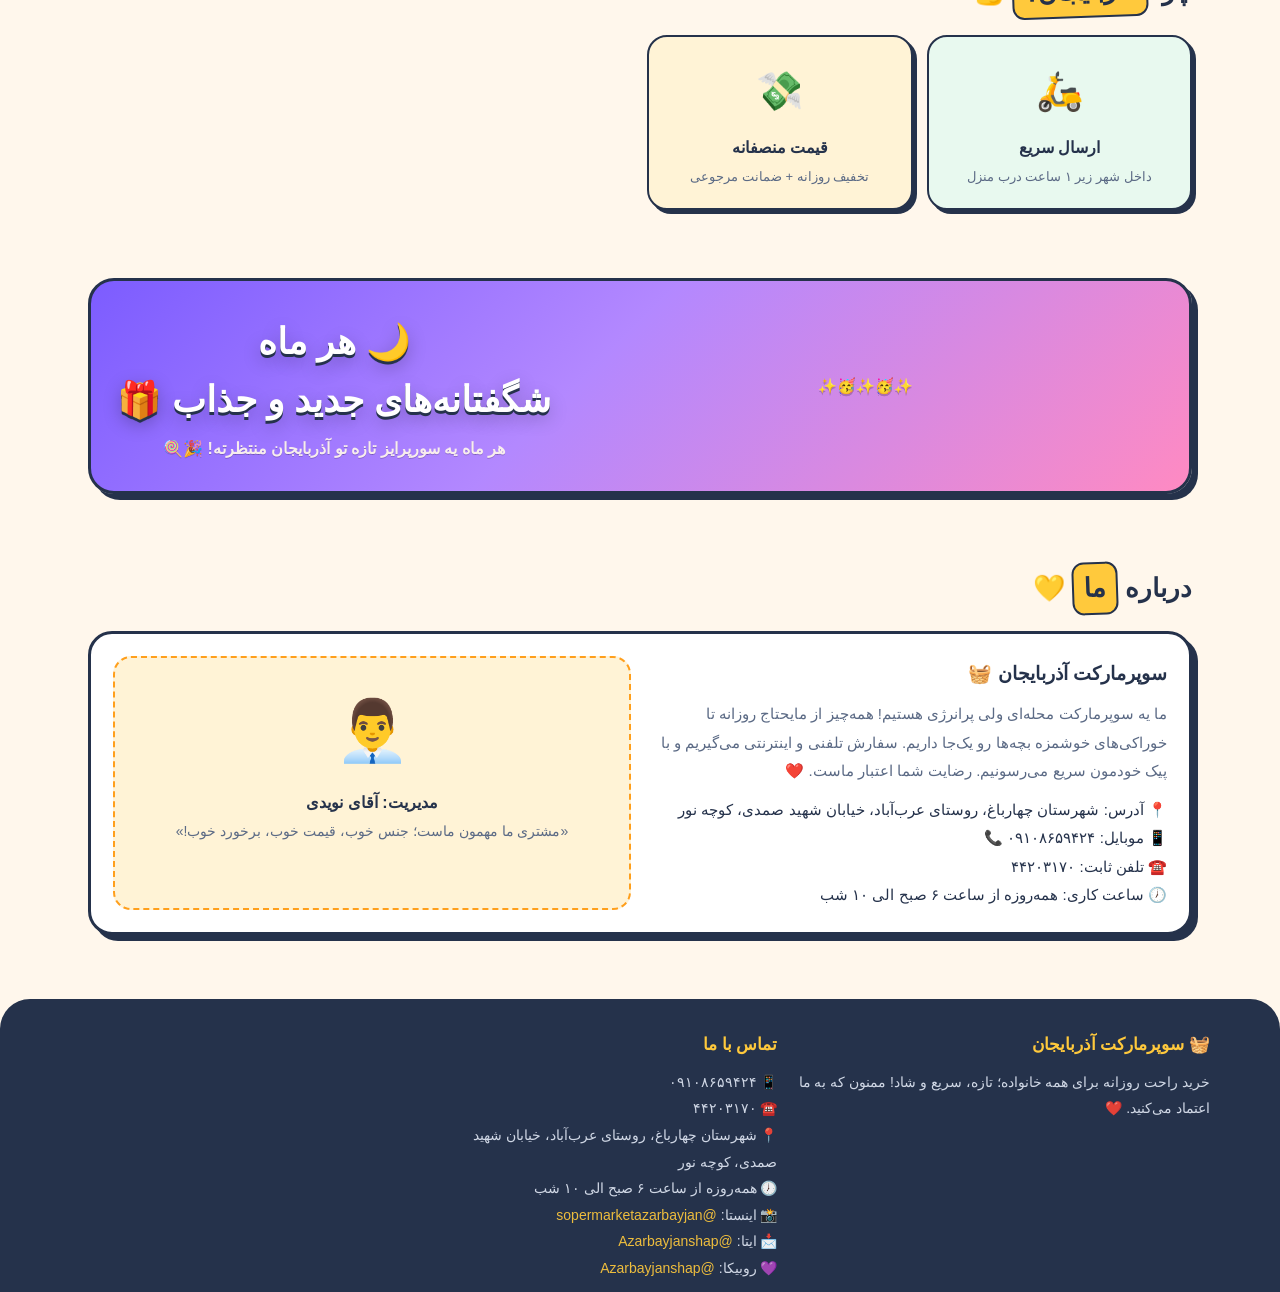
==== commit 55f4f90d: "Add files via upload" ====
--- a/index.html
+++ b/index.html
@@ -75,6 +75,27 @@
 </div>
 <script>
 function toggleGuide(open){ var o=document.getElementById("guideOverlay"); if(!o) return; o.style.display=open?"block":"none"; if(open){ try{o.scrollTop=0;}catch(e){} document.body.style.overflow="hidden"; } else { document.body.style.overflow=""; } }
+function __isPwa(){
+  try{
+    if(new URLSearchParams(location.search).get("pwa")==="1") return true;
+    if(window.matchMedia && window.matchMedia("(display-mode: standalone)").matches) return true;
+    if(window.navigator.standalone===true) return true;
+  }catch(e){}
+  return false;
+}
+document.addEventListener("DOMContentLoaded", function(){
+  try{
+    if(!__isPwa()) return;
+    var c=document.getElementById("installCard");
+    if(!c) return;
+    c.style.borderColor="#2F9E44";
+    c.style.boxShadow="5px 5px 0 #2F9E44";
+    c.innerHTML='<div style="font-size:40px">🎉</div>'
+      +'<div style="font-weight:900;font-size:18px;color:#25324B">نصب شد! آذربایجان اینجاست ✅</div>'
+      +'<div style="font-size:14px;color:#5b6a85;margin-top:4px">از این به بعد بدون آدرس، همین‌جا بازش کن 🧺</div>'
+      +'<a href="shop.html" style="display:block;width:100%;margin-top:14px;background:#2F9E44;color:#fff;text-decoration:none;border-radius:14px;padding:14px;font-weight:900;font-size:18px;box-shadow:0 4px 14px rgba(47,158,68,.35)">ورود به فروشگاه 🛒</a>';
+  }catch(e){}
+});
 </script>
 
 
@@ -138,7 +159,7 @@
 <footer><div class="wrap foot">
 <div><h4>🧺 سوپرمارکت آذربایجان</h4><p>خرید راحت روزانه برای همه خانواده؛ تازه، سریع و شاد! ممنون که به ما اعتماد می‌کنید. ❤️</p></div>
 
-<div><h4>تماس با ما</h4><p>📱 <a class="store-phone-link" href="tel:09108659424"><span class="store-phone">۰۹۱۰۸۶۵۹۴۲۴</span></a><br>☎️ <a href="tel:44203170" dir="ltr">۴۴۲۰۳۱۷۰</a><br>📍 <span class="store-addr">شهرستان چهارباغ، روستای عرب‌آباد، خیابان شهید صمدی، کوچه نور</span><br>🕖 همه‌روزه از ساعت ۶ صبح الی ۱۰ شب<br>📸 اینستا: <a href="https://instagram.com/sopermarketazarbayjan" target="_blank" dir="ltr" style="color:#FFC93C">sopermarketazarbayjan@</a><br>📩 ایتا: <a href="https://eitaa.com/Azarbayjanshap" target="_blank" dir="ltr" style="color:#FFC93C">Azarbayjanshap@</a><br>💬 واتس‌اپ: <a href="https://wa.me/989108659424" target="_blank" dir="ltr" style="color:#FFC93C">09108659424</a></p></div>
+<div><h4>تماس با ما</h4><p>📱 <a class="store-phone-link" href="tel:09108659424"><span class="store-phone">۰۹۱۰۸۶۵۹۴۲۴</span></a><br>☎️ <a href="tel:44203170" dir="ltr">۴۴۲۰۳۱۷۰</a><br>📍 <span class="store-addr">شهرستان چهارباغ، روستای عرب‌آباد، خیابان شهید صمدی، کوچه نور</span><br>🕖 همه‌روزه از ساعت ۶ صبح الی ۱۰ شب<br>📸 اینستا: <a href="https://instagram.com/sopermarketazarbayjan" target="_blank" dir="ltr" style="color:#FFC93C">sopermarketazarbayjan@</a><br>📩 ایتا: <a href="https://eitaa.com/Azarbayjanshap" target="_blank" dir="ltr" style="color:#FFC93C">Azarbayjanshap@</a><br>💜 روبیکا: <a href="https://rubika.ir/Azarbayjanshap" target="_blank" dir="ltr" style="color:#FFC93C">Azarbayjanshap@</a></p></div>
 </div></footer>
 
 <div class="overlay" id="overlay" onclick="closeCart()"></div>
--- a/style.css
+++ b/style.css
@@ -48,6 +48,8 @@
 .btn-green{background:var(--leaf);color:#fff}
 .btn-dark{background:var(--ink);color:#fff}
 .btn-white{background:#fff;color:var(--ink)}
+.btn-rubika{background:#7A3DFF;color:#fff}
+.btn-eitaa{background:#FF7A1A!important;color:#fff!important}
 .hero-search{margin-top:16px;background:#fff;border:2px solid var(--ink);border-radius:18px;padding:8px;display:flex;gap:8px;box-shadow:var(--sh)}
 .hero-search input{flex:1;border:none;outline:none;padding:10px 14px;font-size:15px;background:transparent;min-width:0}
 .hero-search button{border:none;background:var(--grape);color:#fff;border-radius:12px;padding:10px 22px;font-weight:700;cursor:pointer}
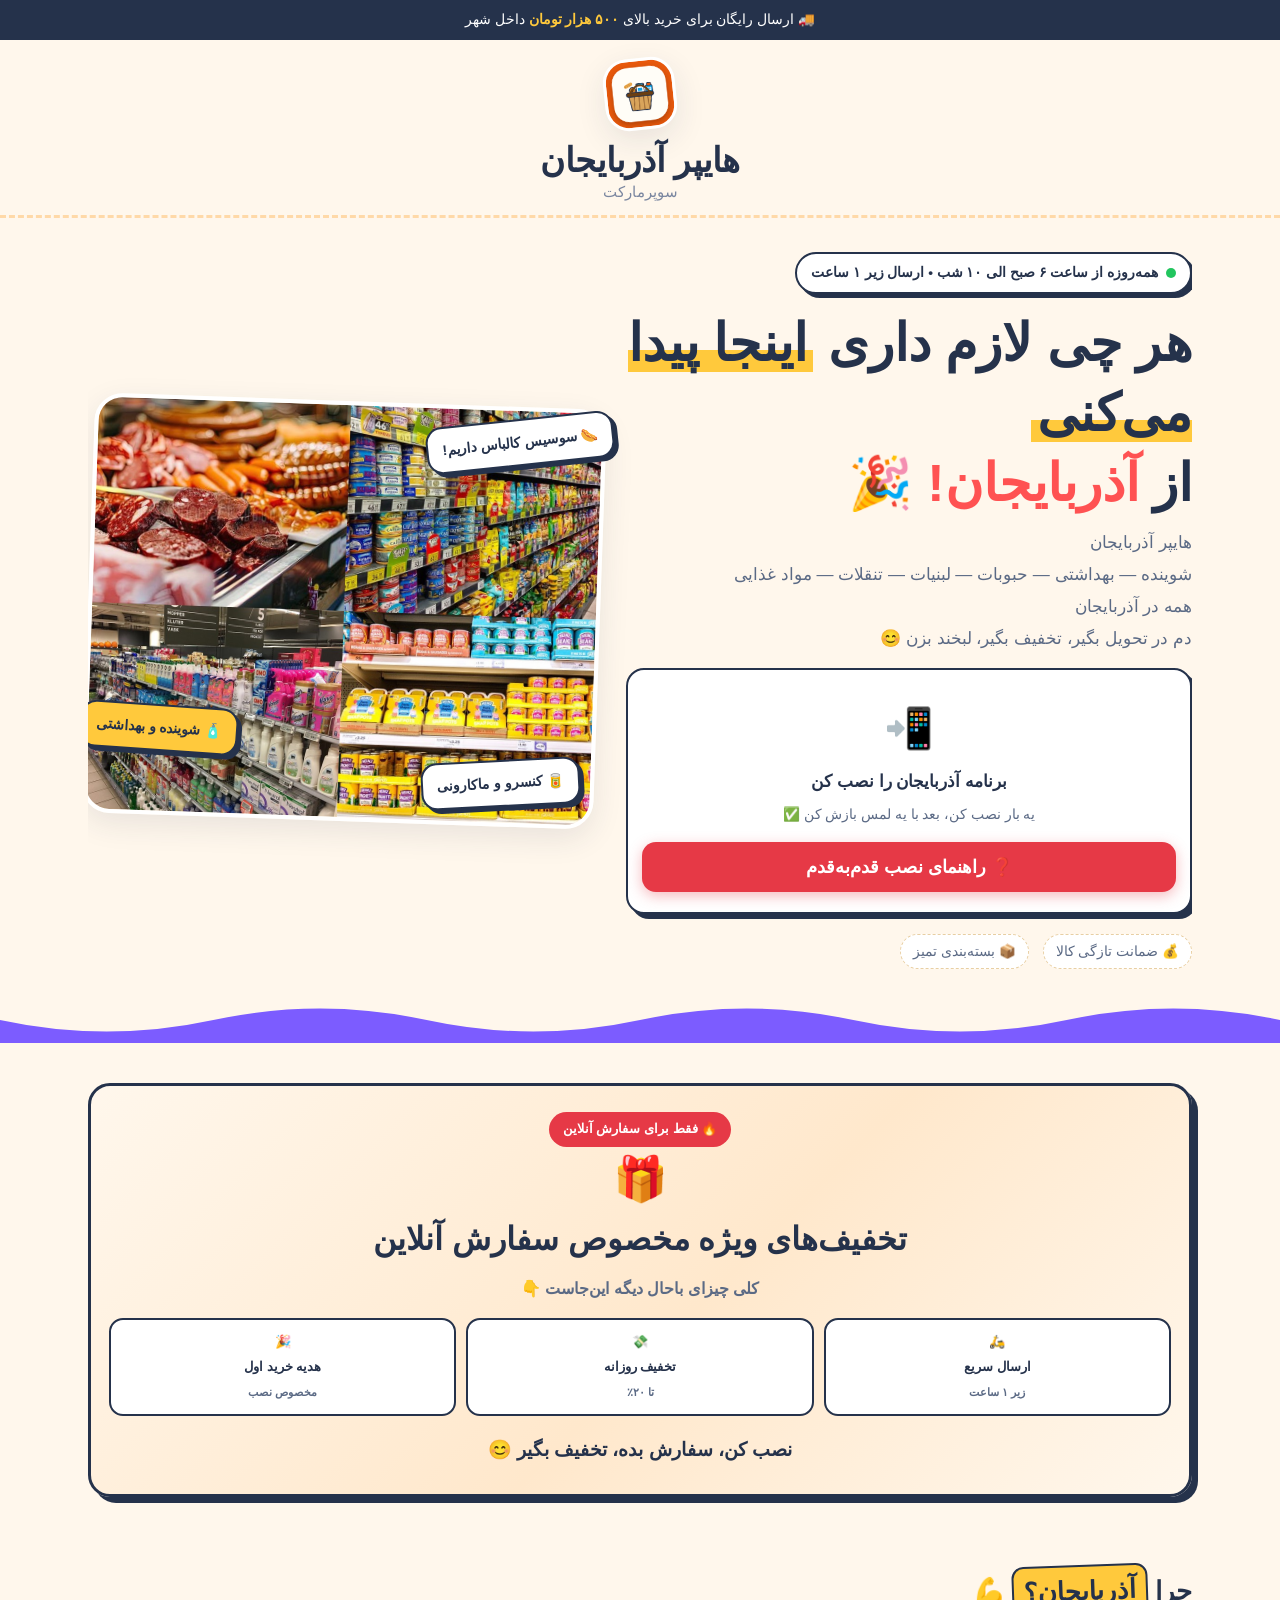
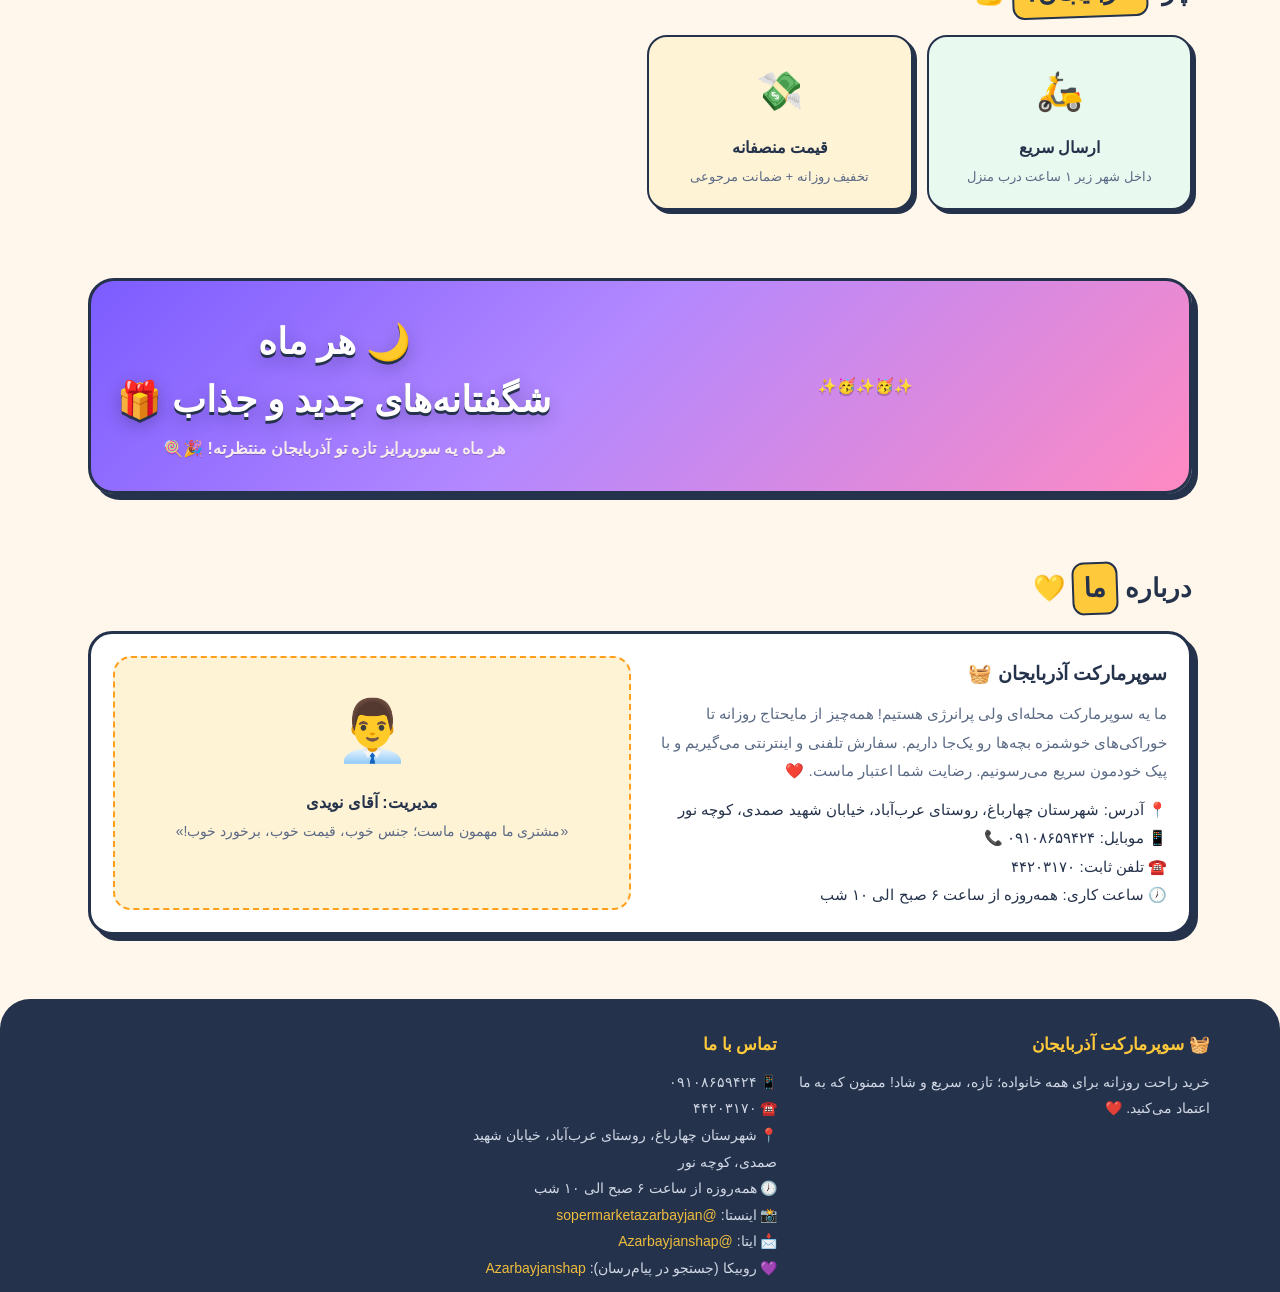
==== commit c855f591: "Add files via upload" ====
--- a/index.html
+++ b/index.html
@@ -159,7 +159,7 @@
 <footer><div class="wrap foot">
 <div><h4>🧺 سوپرمارکت آذربایجان</h4><p>خرید راحت روزانه برای همه خانواده؛ تازه، سریع و شاد! ممنون که به ما اعتماد می‌کنید. ❤️</p></div>
 
-<div><h4>تماس با ما</h4><p>📱 <a class="store-phone-link" href="tel:09108659424"><span class="store-phone">۰۹۱۰۸۶۵۹۴۲۴</span></a><br>☎️ <a href="tel:44203170" dir="ltr">۴۴۲۰۳۱۷۰</a><br>📍 <span class="store-addr">شهرستان چهارباغ، روستای عرب‌آباد، خیابان شهید صمدی، کوچه نور</span><br>🕖 همه‌روزه از ساعت ۶ صبح الی ۱۰ شب<br>📸 اینستا: <a href="https://instagram.com/sopermarketazarbayjan" target="_blank" dir="ltr" style="color:#FFC93C">sopermarketazarbayjan@</a><br>📩 ایتا: <a href="https://eitaa.com/Azarbayjanshap" target="_blank" dir="ltr" style="color:#FFC93C">Azarbayjanshap@</a><br>💜 روبیکا: <a href="https://rubika.ir/Azarbayjanshap" target="_blank" dir="ltr" style="color:#FFC93C">Azarbayjanshap@</a></p></div>
+<div><h4>تماس با ما</h4><p>📱 <a class="store-phone-link" href="tel:09108659424"><span class="store-phone">۰۹۱۰۸۶۵۹۴۲۴</span></a><br>☎️ <a href="tel:44203170" dir="ltr">۴۴۲۰۳۱۷۰</a><br>📍 <span class="store-addr">شهرستان چهارباغ، روستای عرب‌آباد، خیابان شهید صمدی، کوچه نور</span><br>🕖 همه‌روزه از ساعت ۶ صبح الی ۱۰ شب<br>📸 اینستا: <a href="https://instagram.com/sopermarketazarbayjan" target="_blank" dir="ltr" style="color:#FFC93C">sopermarketazarbayjan@</a><br>📩 ایتا: <a href="https://eitaa.com/Azarbayjanshap" target="_blank" dir="ltr" style="color:#FFC93C">Azarbayjanshap@</a><br>💜 روبیکا (جستجو در پیام‌رسان): <span dir="ltr" style="color:#FFC93C">Azarbayjanshap</span></p></div>
 </div></footer>
 
 <div class="overlay" id="overlay" onclick="closeCart()"></div>
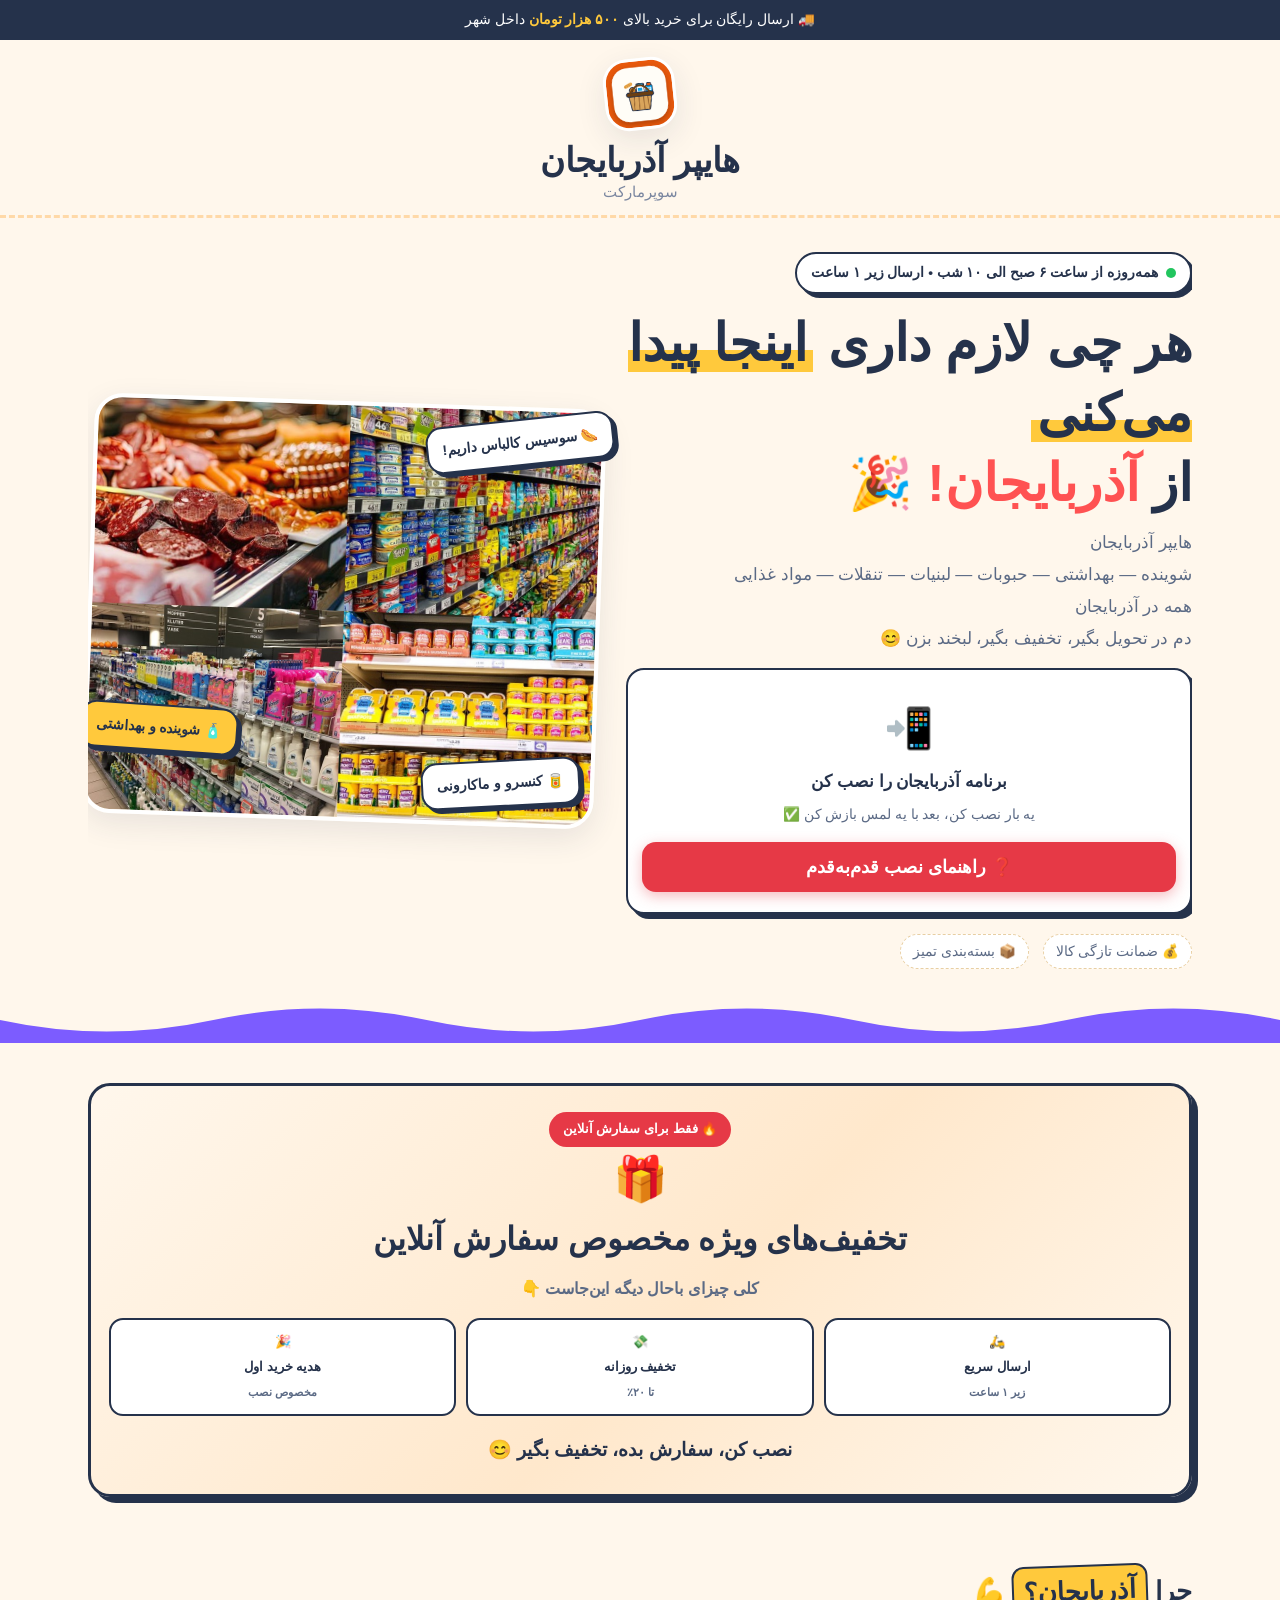
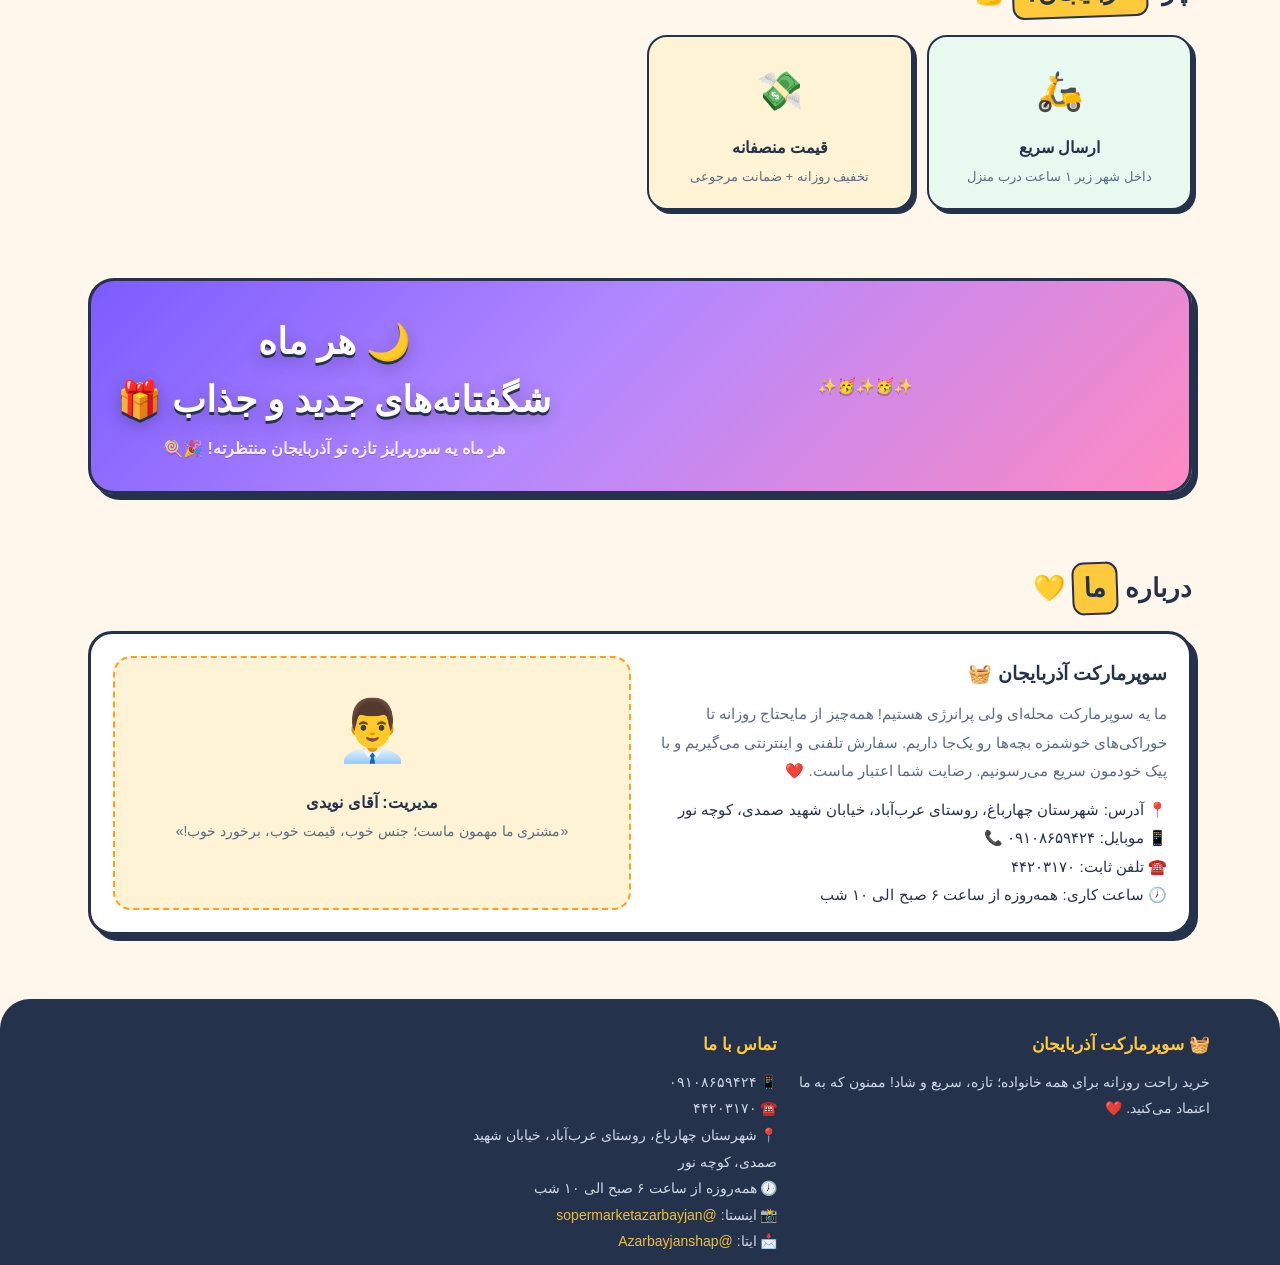
==== commit dc524644: "Add files via upload" ====
--- a/index.html
+++ b/index.html
@@ -159,7 +159,7 @@
 <footer><div class="wrap foot">
 <div><h4>🧺 سوپرمارکت آذربایجان</h4><p>خرید راحت روزانه برای همه خانواده؛ تازه، سریع و شاد! ممنون که به ما اعتماد می‌کنید. ❤️</p></div>
 
-<div><h4>تماس با ما</h4><p>📱 <a class="store-phone-link" href="tel:09108659424"><span class="store-phone">۰۹۱۰۸۶۵۹۴۲۴</span></a><br>☎️ <a href="tel:44203170" dir="ltr">۴۴۲۰۳۱۷۰</a><br>📍 <span class="store-addr">شهرستان چهارباغ، روستای عرب‌آباد، خیابان شهید صمدی، کوچه نور</span><br>🕖 همه‌روزه از ساعت ۶ صبح الی ۱۰ شب<br>📸 اینستا: <a href="https://instagram.com/sopermarketazarbayjan" target="_blank" dir="ltr" style="color:#FFC93C">sopermarketazarbayjan@</a><br>📩 ایتا: <a href="https://eitaa.com/Azarbayjanshap" target="_blank" dir="ltr" style="color:#FFC93C">Azarbayjanshap@</a><br>💜 روبیکا (جستجو در پیام‌رسان): <span dir="ltr" style="color:#FFC93C">Azarbayjanshap</span></p></div>
+<div><h4>تماس با ما</h4><p>📱 <a class="store-phone-link" href="tel:09108659424"><span class="store-phone">۰۹۱۰۸۶۵۹۴۲۴</span></a><br>☎️ <a href="tel:44203170" dir="ltr">۴۴۲۰۳۱۷۰</a><br>📍 <span class="store-addr">شهرستان چهارباغ، روستای عرب‌آباد، خیابان شهید صمدی، کوچه نور</span><br>🕖 همه‌روزه از ساعت ۶ صبح الی ۱۰ شب<br>📸 اینستا: <a href="https://instagram.com/sopermarketazarbayjan" target="_blank" dir="ltr" style="color:#FFC93C">sopermarketazarbayjan@</a><br>📩 ایتا: <a href="https://eitaa.com/Azarbayjanshap" target="_blank" dir="ltr" style="color:#FFC93C">Azarbayjanshap@</a></p></div>
 </div></footer>
 
 <div class="overlay" id="overlay" onclick="closeCart()"></div>
--- a/style.css
+++ b/style.css
@@ -48,7 +48,6 @@
 .btn-green{background:var(--leaf);color:#fff}
 .btn-dark{background:var(--ink);color:#fff}
 .btn-white{background:#fff;color:var(--ink)}
-.btn-rubika{background:#7A3DFF;color:#fff}
 .btn-eitaa{background:#FF7A1A!important;color:#fff!important}
 .hero-search{margin-top:16px;background:#fff;border:2px solid var(--ink);border-radius:18px;padding:8px;display:flex;gap:8px;box-shadow:var(--sh)}
 .hero-search input{flex:1;border:none;outline:none;padding:10px 14px;font-size:15px;background:transparent;min-width:0}
